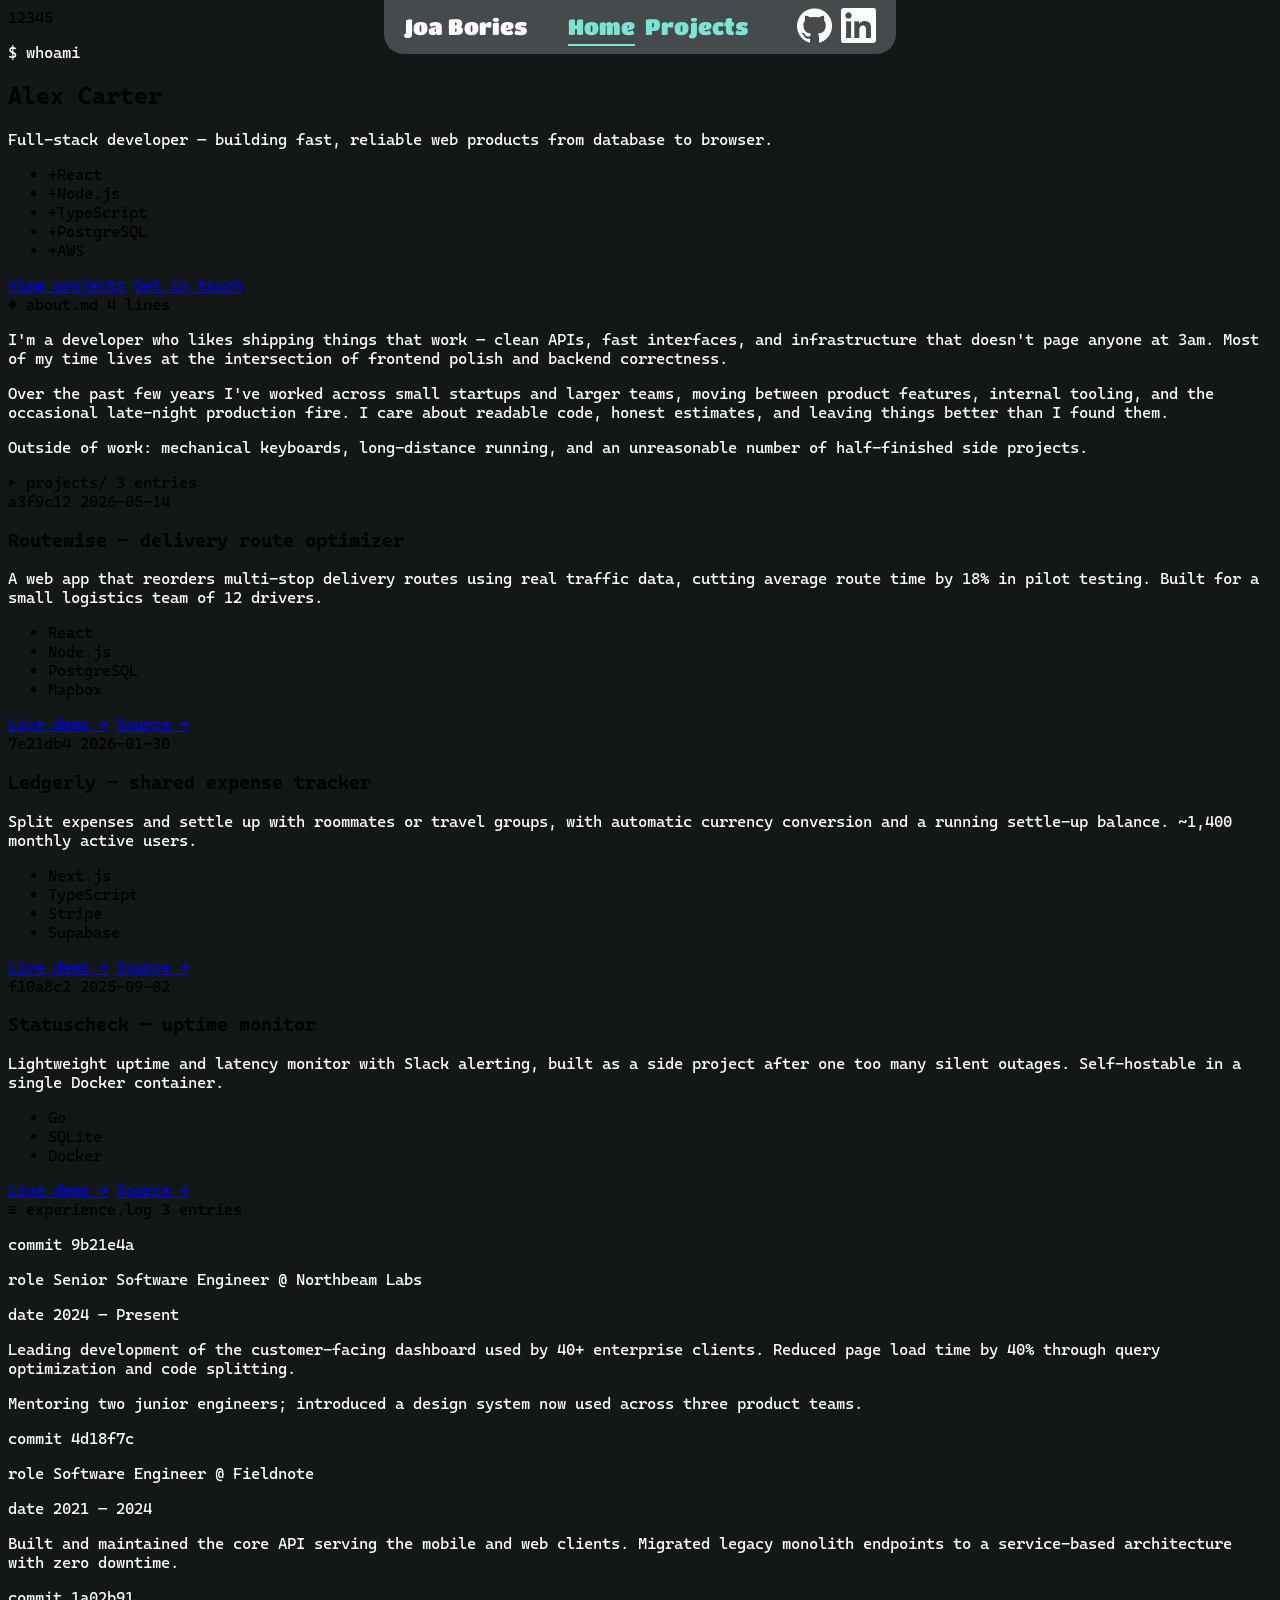
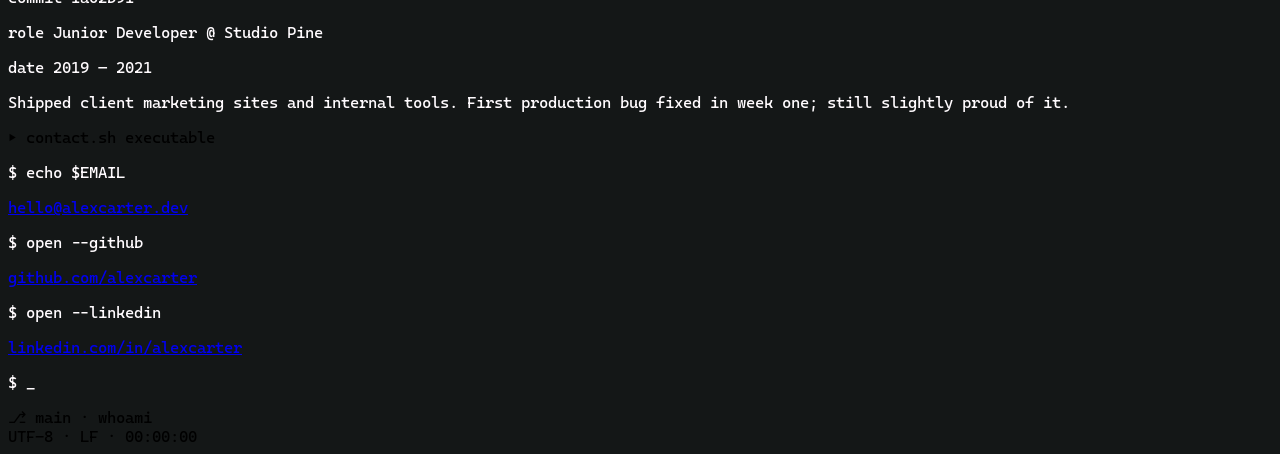
==== index.html @ 38d69d5c "[feat] changed top bar" ====
<!DOCTYPE html>
<html lang = "en">
    <head>
        <title>Joa Bories</title>
        <link rel="icon" type="image/x-icon" href="image/kili12px.png">

        <meta charset="UTF-8">
        <meta name="viewport" content="width=device-width, initial-scale=1.0">
        <meta name="description" content="My own portfolio">
        <meta name="keywords" content="Programmer, Engine, Portfolio, c++">
        <meta name="author" content="Joa Bories">

        <link rel="preconnect" href="https://fonts.googleapis.com">
        <link rel="preconnect" href="https://fonts.gstatic.com" crossorigin>
        <link href="https://fonts.googleapis.com/css2?family=Cascadia+Code:ital,wght@0,200..700;1,200..700&family=Titan+One&display=swap" rel="stylesheet">

        <link rel="stylesheet" href="styles.css">
    </head>

<body>

        <div class="topbar">
            <div class="topbar-path">
                <span class="titan-one-regular, path-highlight">Joa Bories</span>
            </div>
            <div class="topbar-tabs">
                <a class="titan-one-regular, tab active" href="index.html">Home</a>
                <a class="titan-one-regular, tab" href="projects.html">Projects</a>
            </div>
            <div class="topbar-icons">
                <a class="topbar-link" href="https://github.com/JoaBories" target ="_blank"><img class="topbar-icon" src="image/github-white-icon.png" width="35" height="35"></a>
                <a class="topbar-link" href="https://www.linkedin.com/in/joa-bories/" target ="_blank"><img class="topbar-icon" src="image/linkedin-white-icon.png" width="35" height="35"></a>
            </div>
        </div>

        
        <section id="hero" class="hero">
        <div class="gutter" aria-hidden="true">
        <span>1</span><span>2</span><span>3</span><span>4</span><span>5</span>
        </div>
        <div class="hero-content">
        <p class="prompt"><span class="prompt-sign">$</span> whoami</p>
        <h1>Alex Carter</h1>
        <p class="role">Full-stack developer — building fast, reliable web products from database to browser.</p>
        <ul class="diff-tags" aria-label="Core skills">
            <li><span class="plus">+</span>React</li>
            <li><span class="plus">+</span>Node.js</li>
            <li><span class="plus">+</span>TypeScript</li>
            <li><span class="plus">+</span>PostgreSQL</li>
            <li><span class="plus">+</span>AWS</li>
        </ul>
        <div class="hero-actions">
            <a class="btn btn-primary" href="#projects">View projects</a>
            <a class="btn btn-ghost" href="#contact">Get in touch</a>
        </div>
        </div>
    </section>
    
    <!-- ABOUT -->
    <section id="about" class="file-section">
        <header class="file-header">
        <span class="file-icon" aria-hidden="true">◆</span>
        <span class="file-name">about.md</span>
        <span class="file-meta dim">4 lines</span>
        </header>
        <div class="file-body prose">
        <p>I'm a developer who likes shipping things that work — clean APIs, fast interfaces, and infrastructure that doesn't page anyone at 3am. Most of my time lives at the intersection of frontend polish and backend correctness.</p>
        <p>Over the past few years I've worked across small startups and larger teams, moving between product features, internal tooling, and the occasional late-night production fire. I care about readable code, honest estimates, and leaving things better than I found them.</p>
        <p>Outside of work: mechanical keyboards, long-distance running, and an unreasonable number of half-finished side projects.</p>
        </div>
    </section>
    
    <!-- PROJECTS -->
    <section id="projects" class="file-section">
        <header class="file-header">
        <span class="file-icon" aria-hidden="true">▸</span>
        <span class="file-name">projects/</span>
        <span class="file-meta dim">3 entries</span>
        </header>
    
        <div class="commit-list">
    
        <article class="commit">
            <div class="commit-meta">
            <span class="hash">a3f9c12</span>
            <span class="dim">2026-05-14</span>
            </div>
            <h3 class="commit-title">Routewise — delivery route optimizer</h3>
            <p class="commit-desc">A web app that reorders multi-stop delivery routes using real traffic data, cutting average route time by 18% in pilot testing. Built for a small logistics team of 12 drivers.</p>
            <ul class="tag-row">
            <li>React</li><li>Node.js</li><li>PostgreSQL</li><li>Mapbox</li>
            </ul>
            <div class="commit-links">
            <a href="#">Live demo →</a>
            <a href="#">Source →</a>
            </div>
        </article>
    
        <article class="commit">
            <div class="commit-meta">
            <span class="hash">7e21db4</span>
            <span class="dim">2026-01-30</span>
            </div>
            <h3 class="commit-title">Ledgerly — shared expense tracker</h3>
            <p class="commit-desc">Split expenses and settle up with roommates or travel groups, with automatic currency conversion and a running settle-up balance. ~1,400 monthly active users.</p>
            <ul class="tag-row">
            <li>Next.js</li><li>TypeScript</li><li>Stripe</li><li>Supabase</li>
            </ul>
            <div class="commit-links">
            <a href="#">Live demo →</a>
            <a href="#">Source →</a>
            </div>
        </article>
    
        <article class="commit">
            <div class="commit-meta">
            <span class="hash">f10a8c2</span>
            <span class="dim">2025-09-02</span>
            </div>
            <h3 class="commit-title">Statuscheck — uptime monitor</h3>
            <p class="commit-desc">Lightweight uptime and latency monitor with Slack alerting, built as a side project after one too many silent outages. Self-hostable in a single Docker container.</p>
            <ul class="tag-row">
            <li>Go</li><li>SQLite</li><li>Docker</li>
            </ul>
            <div class="commit-links">
            <a href="#">Live demo →</a>
            <a href="#">Source →</a>
            </div>
        </article>
    
        </div>
    </section>
    
    <!-- EXPERIENCE -->
    <section id="experience" class="file-section">
        <header class="file-header">
        <span class="file-icon" aria-hidden="true">≡</span>
        <span class="file-name">experience.log</span>
        <span class="file-meta dim">3 entries</span>
        </header>
    
        <div class="log-list">
    
        <article class="log-entry">
            <p class="log-line"><span class="log-key">commit</span> <span class="hash">9b21e4a</span></p>
            <p class="log-line"><span class="log-key">role</span>    Senior Software Engineer @ Northbeam Labs</p>
            <p class="log-line"><span class="log-key">date</span>    2024 — Present</p>
            <div class="log-body">
            <p>Leading development of the customer-facing dashboard used by 40+ enterprise clients. Reduced page load time by 40% through query optimization and code splitting.</p>
            <p>Mentoring two junior engineers; introduced a design system now used across three product teams.</p>
            </div>
        </article>
    
        <article class="log-entry">
            <p class="log-line"><span class="log-key">commit</span> <span class="hash">4d18f7c</span></p>
            <p class="log-line"><span class="log-key">role</span>    Software Engineer @ Fieldnote</p>
            <p class="log-line"><span class="log-key">date</span>    2021 — 2024</p>
            <div class="log-body">
            <p>Built and maintained the core API serving the mobile and web clients. Migrated legacy monolith endpoints to a service-based architecture with zero downtime.</p>
            </div>
        </article>
    
        <article class="log-entry">
            <p class="log-line"><span class="log-key">commit</span> <span class="hash">1a02b91</span></p>
            <p class="log-line"><span class="log-key">role</span>    Junior Developer @ Studio Pine</p>
            <p class="log-line"><span class="log-key">date</span>    2019 — 2021</p>
            <div class="log-body">
            <p>Shipped client marketing sites and internal tools. First production bug fixed in week one; still slightly proud of it.</p>
            </div>
        </article>
    
        </div>
    </section>
    
    <!-- CONTACT -->
    <section id="contact" class="file-section">
        <header class="file-header">
        <span class="file-icon" aria-hidden="true">▸</span>
        <span class="file-name">contact.sh</span>
        <span class="file-meta dim">executable</span>
        </header>
        <div class="terminal-body">
        <p class="term-line"><span class="prompt-sign">$</span> echo $EMAIL</p>
        <p class="term-output"><a href="mailto:hello@alexcarter.dev">hello@alexcarter.dev</a></p>
    
        <p class="term-line"><span class="prompt-sign">$</span> open --github</p>
        <p class="term-output"><a href="https://github.com/" target="_blank" rel="noopener">github.com/alexcarter</a></p>
    
        <p class="term-line"><span class="prompt-sign">$</span> open --linkedin</p>
        <p class="term-output"><a href="https://linkedin.com/" target="_blank" rel="noopener">linkedin.com/in/alexcarter</a></p>
    
        <p class="term-line"><span class="prompt-sign">$</span> <span class="cursor-blink" aria-hidden="true">_</span></p>
        </div>
    </section>
    
    </main>
    
    <!-- Bottom status bar -->
    <footer class="statusbar">
    <div class="status-left">
        <span class="branch">⎇ main</span>
        <span class="status-sep">·</span>
        <span id="status-section">whoami</span>
    </div>
    <div class="status-right">
        <span>UTF-8</span>
        <span class="status-sep">·</span>
        <span>LF</span>
        <span class="status-sep">·</span>
        <span id="status-clock">00:00:00</span>
    </div>
    </footer>

</body>
</html>
---- styles.css ----
/* 
onix : #141717
iron grey : #454b4d
pearl aqua : #7de3d2
violet : #f77cf7
snow : #fffbfe
*/

body {
  background-color: #141717;
  font-family: "Cascadia Code", sans-serif;
}

.topbar {
  position: fixed;
  top: 0; left: 30%; right: 30%;

  height: 6%;
  padding: 0 20px;
  
  display: flex;
  align-items: stretch;
  justify-content: space-between;
  
  user-select: none;
  overflow-y: hidden;
  
  z-index: 20;
  background: #454b4d;
  border-radius: 0 0 20px 20px;
}

.topbar-path {
  flex-basis: 20%;
  font-size: 22px;
  white-space: nowrap;
  align-self: center;
}

.path-highlight { 
  color: #fffbfe; 
  font-family: "Titan One", sans-serif;
}
 
.topbar-tabs {
  flex-basis: 60%;
  align-self: center;
  display: flex;
  width: 20%;
  justify-content: center;
  font-family: "Titan One", sans-serif;
}

.tab {
  padding: 5px 0;
  margin: 5px;
  border-bottom: 2px solid transparent;
  font-size: 22px;
  text-decoration: none;
  color: #7de3d2;
}

.tab:hover { 
  color: #f77cf7; 
}

.tab.active {
  border-bottom-color: #7de3d2;
}

.tab.active:hover{
  border-bottom-color: #f77cf7;
}

.topbar-icons{
  flex-basis: 20%;
  display: flex;
  gap: 10%;
  justify-content: right;
  align-content: stretch;
}

.topbar-link{
  align-self: center;
}

.topbar-icon{
  align-self: center;
}

p {
  color: #fffbfe;
}

/* 
fonts : 
*/
.cascadia-code{
  font-family: "Cascadia Code", sans-serif;
  font-optical-sizing: auto;
  font-weight: 400;
  font-style: normal;
}

.titan-one-regular {
  font-family: "Titan One", sans-serif;
  font-weight: 400;
  font-style: normal;
}
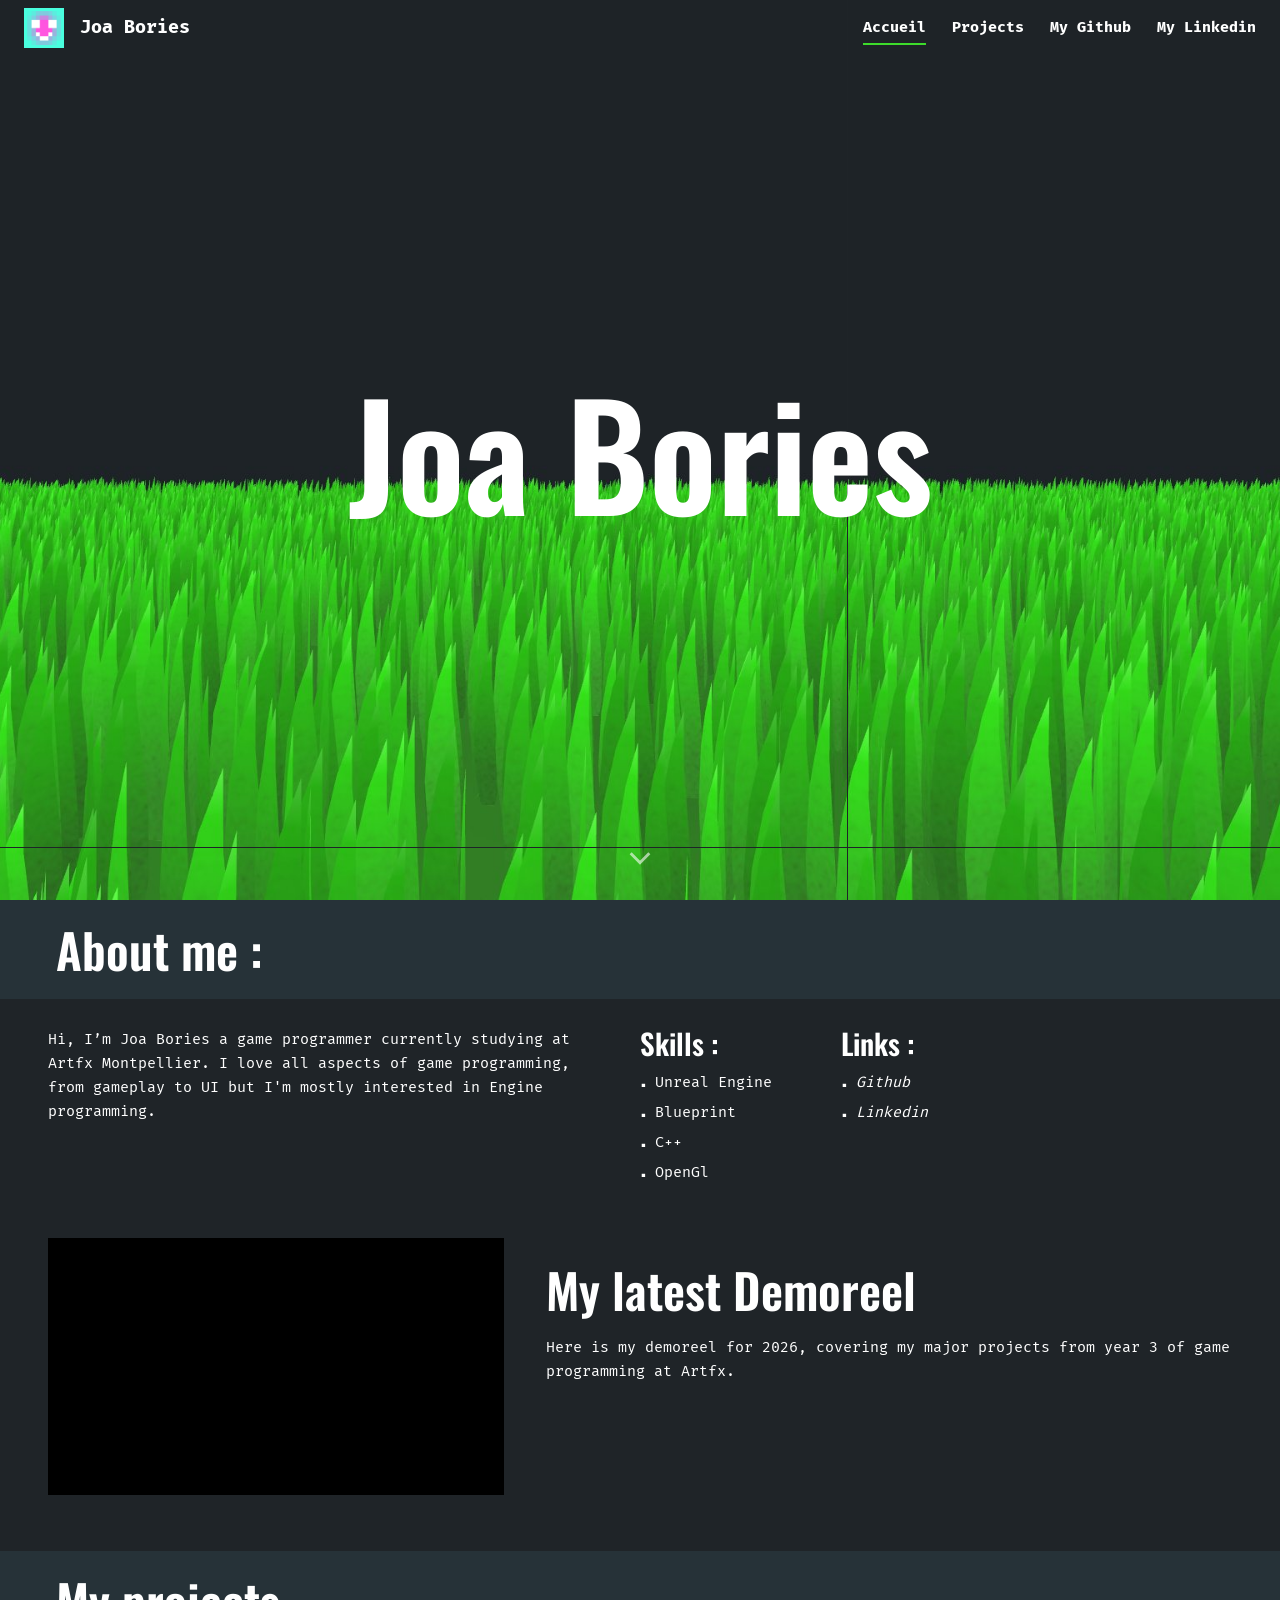
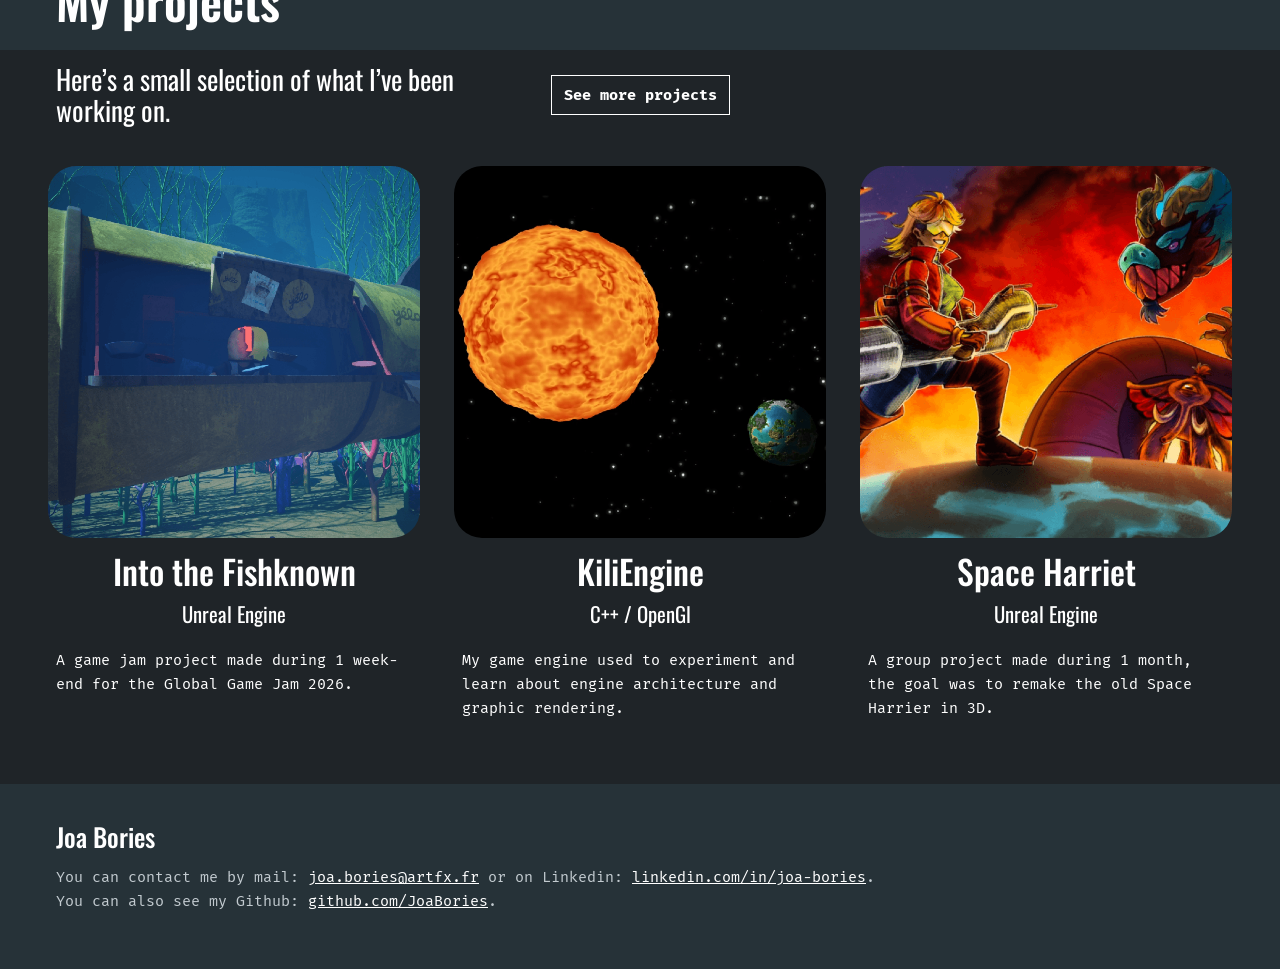
==== commit 8a05e45b: "[feat] reworked whole page" ====
--- a/index.html
+++ b/index.html
@@ -1,215 +1,115 @@
-<!DOCTYPE html>
-<html lang = "en">
-    <head>
-        <title>Joa Bories</title>
-        <link rel="icon" type="image/x-icon" href="image/kili12px.png">
-
-        <meta charset="UTF-8">
-        <meta name="viewport" content="width=device-width, initial-scale=1.0">
-        <meta name="description" content="My own portfolio">
-        <meta name="keywords" content="Programmer, Engine, Portfolio, c++">
-        <meta name="author" content="Joa Bories">
-
-        <link rel="preconnect" href="https://fonts.googleapis.com">
-        <link rel="preconnect" href="https://fonts.gstatic.com" crossorigin>
-        <link href="https://fonts.googleapis.com/css2?family=Cascadia+Code:ital,wght@0,200..700;1,200..700&family=Titan+One&display=swap" rel="stylesheet">
-
-        <link rel="stylesheet" href="styles.css">
-    </head>
-
-<body>
-
-        <div class="topbar">
-            <div class="topbar-path">
-                <span class="titan-one-regular, path-highlight">Joa Bories</span>
-            </div>
-            <div class="topbar-tabs">
-                <a class="titan-one-regular, tab active" href="index.html">Home</a>
-                <a class="titan-one-regular, tab" href="projects.html">Projects</a>
-            </div>
-            <div class="topbar-icons">
-                <a class="topbar-link" href="https://github.com/JoaBories" target ="_blank"><img class="topbar-icon" src="image/github-white-icon.png" width="35" height="35"></a>
-                <a class="topbar-link" href="https://www.linkedin.com/in/joa-bories/" target ="_blank"><img class="topbar-icon" src="image/linkedin-white-icon.png" width="35" height="35"></a>
-            </div>
-        </div>
-
-        
-        <section id="hero" class="hero">
-        <div class="gutter" aria-hidden="true">
-        <span>1</span><span>2</span><span>3</span><span>4</span><span>5</span>
-        </div>
-        <div class="hero-content">
-        <p class="prompt"><span class="prompt-sign">$</span> whoami</p>
-        <h1>Alex Carter</h1>
-        <p class="role">Full-stack developer — building fast, reliable web products from database to browser.</p>
-        <ul class="diff-tags" aria-label="Core skills">
-            <li><span class="plus">+</span>React</li>
-            <li><span class="plus">+</span>Node.js</li>
-            <li><span class="plus">+</span>TypeScript</li>
-            <li><span class="plus">+</span>PostgreSQL</li>
-            <li><span class="plus">+</span>AWS</li>
-        </ul>
-        <div class="hero-actions">
-            <a class="btn btn-primary" href="#projects">View projects</a>
-            <a class="btn btn-ghost" href="#contact">Get in touch</a>
-        </div>
-        </div>
-    </section>
-    
-    <!-- ABOUT -->
-    <section id="about" class="file-section">
-        <header class="file-header">
-        <span class="file-icon" aria-hidden="true">◆</span>
-        <span class="file-name">about.md</span>
-        <span class="file-meta dim">4 lines</span>
-        </header>
-        <div class="file-body prose">
-        <p>I'm a developer who likes shipping things that work — clean APIs, fast interfaces, and infrastructure that doesn't page anyone at 3am. Most of my time lives at the intersection of frontend polish and backend correctness.</p>
-        <p>Over the past few years I've worked across small startups and larger teams, moving between product features, internal tooling, and the occasional late-night production fire. I care about readable code, honest estimates, and leaving things better than I found them.</p>
-        <p>Outside of work: mechanical keyboards, long-distance running, and an unreasonable number of half-finished side projects.</p>
-        </div>
-    </section>
-    
-    <!-- PROJECTS -->
-    <section id="projects" class="file-section">
-        <header class="file-header">
-        <span class="file-icon" aria-hidden="true">▸</span>
-        <span class="file-name">projects/</span>
-        <span class="file-meta dim">3 entries</span>
-        </header>
-    
-        <div class="commit-list">
-    
-        <article class="commit">
-            <div class="commit-meta">
-            <span class="hash">a3f9c12</span>
-            <span class="dim">2026-05-14</span>
-            </div>
-            <h3 class="commit-title">Routewise — delivery route optimizer</h3>
-            <p class="commit-desc">A web app that reorders multi-stop delivery routes using real traffic data, cutting average route time by 18% in pilot testing. Built for a small logistics team of 12 drivers.</p>
-            <ul class="tag-row">
-            <li>React</li><li>Node.js</li><li>PostgreSQL</li><li>Mapbox</li>
-            </ul>
-            <div class="commit-links">
-            <a href="#">Live demo →</a>
-            <a href="#">Source →</a>
-            </div>
-        </article>
-    
-        <article class="commit">
-            <div class="commit-meta">
-            <span class="hash">7e21db4</span>
-            <span class="dim">2026-01-30</span>
-            </div>
-            <h3 class="commit-title">Ledgerly — shared expense tracker</h3>
-            <p class="commit-desc">Split expenses and settle up with roommates or travel groups, with automatic currency conversion and a running settle-up balance. ~1,400 monthly active users.</p>
-            <ul class="tag-row">
-            <li>Next.js</li><li>TypeScript</li><li>Stripe</li><li>Supabase</li>
-            </ul>
-            <div class="commit-links">
-            <a href="#">Live demo →</a>
-            <a href="#">Source →</a>
-            </div>
-        </article>
-    
-        <article class="commit">
-            <div class="commit-meta">
-            <span class="hash">f10a8c2</span>
-            <span class="dim">2025-09-02</span>
-            </div>
-            <h3 class="commit-title">Statuscheck — uptime monitor</h3>
-            <p class="commit-desc">Lightweight uptime and latency monitor with Slack alerting, built as a side project after one too many silent outages. Self-hostable in a single Docker container.</p>
-            <ul class="tag-row">
-            <li>Go</li><li>SQLite</li><li>Docker</li>
-            </ul>
-            <div class="commit-links">
-            <a href="#">Live demo →</a>
-            <a href="#">Source →</a>
-            </div>
-        </article>
-    
-        </div>
-    </section>
-    
-    <!-- EXPERIENCE -->
-    <section id="experience" class="file-section">
-        <header class="file-header">
-        <span class="file-icon" aria-hidden="true">≡</span>
-        <span class="file-name">experience.log</span>
-        <span class="file-meta dim">3 entries</span>
-        </header>
-    
-        <div class="log-list">
-    
-        <article class="log-entry">
-            <p class="log-line"><span class="log-key">commit</span> <span class="hash">9b21e4a</span></p>
-            <p class="log-line"><span class="log-key">role</span>    Senior Software Engineer @ Northbeam Labs</p>
-            <p class="log-line"><span class="log-key">date</span>    2024 — Present</p>
-            <div class="log-body">
-            <p>Leading development of the customer-facing dashboard used by 40+ enterprise clients. Reduced page load time by 40% through query optimization and code splitting.</p>
-            <p>Mentoring two junior engineers; introduced a design system now used across three product teams.</p>
-            </div>
-        </article>
-    
-        <article class="log-entry">
-            <p class="log-line"><span class="log-key">commit</span> <span class="hash">4d18f7c</span></p>
-            <p class="log-line"><span class="log-key">role</span>    Software Engineer @ Fieldnote</p>
-            <p class="log-line"><span class="log-key">date</span>    2021 — 2024</p>
-            <div class="log-body">
-            <p>Built and maintained the core API serving the mobile and web clients. Migrated legacy monolith endpoints to a service-based architecture with zero downtime.</p>
-            </div>
-        </article>
-    
-        <article class="log-entry">
-            <p class="log-line"><span class="log-key">commit</span> <span class="hash">1a02b91</span></p>
-            <p class="log-line"><span class="log-key">role</span>    Junior Developer @ Studio Pine</p>
-            <p class="log-line"><span class="log-key">date</span>    2019 — 2021</p>
-            <div class="log-body">
-            <p>Shipped client marketing sites and internal tools. First production bug fixed in week one; still slightly proud of it.</p>
-            </div>
-        </article>
-    
-        </div>
-    </section>
-    
-    <!-- CONTACT -->
-    <section id="contact" class="file-section">
-        <header class="file-header">
-        <span class="file-icon" aria-hidden="true">▸</span>
-        <span class="file-name">contact.sh</span>
-        <span class="file-meta dim">executable</span>
-        </header>
-        <div class="terminal-body">
-        <p class="term-line"><span class="prompt-sign">$</span> echo $EMAIL</p>
-        <p class="term-output"><a href="mailto:hello@alexcarter.dev">hello@alexcarter.dev</a></p>
-    
-        <p class="term-line"><span class="prompt-sign">$</span> open --github</p>
-        <p class="term-output"><a href="https://github.com/" target="_blank" rel="noopener">github.com/alexcarter</a></p>
-    
-        <p class="term-line"><span class="prompt-sign">$</span> open --linkedin</p>
-        <p class="term-output"><a href="https://linkedin.com/" target="_blank" rel="noopener">linkedin.com/in/alexcarter</a></p>
-    
-        <p class="term-line"><span class="prompt-sign">$</span> <span class="cursor-blink" aria-hidden="true">_</span></p>
-        </div>
-    </section>
-    
-    </main>
-    
-    <!-- Bottom status bar -->
-    <footer class="statusbar">
-    <div class="status-left">
-        <span class="branch">⎇ main</span>
-        <span class="status-sep">·</span>
-        <span id="status-section">whoami</span>
-    </div>
-    <div class="status-right">
-        <span>UTF-8</span>
-        <span class="status-sep">·</span>
-        <span>LF</span>
-        <span class="status-sep">·</span>
-        <span id="status-clock">00:00:00</span>
-    </div>
-    </footer>
-
-</body>
-</html>+<!DOCTYPE html>
+<html lang="en">
+<head>
+  <meta charset="utf-8">
+  <meta name="viewport" content="width=device-width, initial-scale=1">
+  <meta name="color-scheme" content="dark">
+  <title>Joa Bories</title>
+  <meta name="description" content="About me :">
+  <link rel="icon" href="images/logo.png">
+  <link rel="preconnect" href="https://fonts.googleapis.com">
+  <link rel="preconnect" href="https://fonts.gstatic.com" crossorigin>
+  <link rel="stylesheet" href="https://fonts.googleapis.com/css2?family=Fira+Mono:wght@400;700&family=Oswald:wght@400;500;600&display=swap">
+  <link rel="stylesheet" href="style.css">
+</head>
+<body class="home">
+  <header id="top">
+    <div class="bar">
+      <a class="brand" href="index.html"><img src="images/logo.png" alt="">Joa Bories</a>
+      <nav aria-label="Main">
+        <a href="index.html" aria-current="page">Accueil</a>
+        <a href="projects.html">Projects</a>
+        <a href="https://github.com/JoaBories">My Github</a>
+        <a href="https://www.linkedin.com/in/joa-bories/">My Linkedin</a>
+      </nav>
+    </div>
+  </header>
+
+  <div class="hero">
+    <h1>Joa Bories</h1>
+    <a class="down" href="#about" aria-label="Scroll down"><svg viewBox="0 0 24 24"><path d="M4 8l8 8 8-8"/></svg></a>
+  </div>
+
+  <section id="about">
+    <div class="band"><h2>About me :</h2></div>
+    <div class="about">
+      <p>Hi, I’m Joa Bories a game programmer currently studying at Artfx Montpellier. I love all aspects of game programming, from gameplay to UI but I'm mostly interested in Engine programming.</p>
+      <div>
+        <h3>Skills :</h3>
+        <ul>
+          <li>Unreal Engine</li>
+          <li>Blueprint</li>
+          <li>C++</li>
+          <li>OpenGl</li>
+        </ul>
+      </div>
+      <div class="links">
+        <h3>Links :</h3>
+        <ul>
+          <li><a href="https://github.com/JoaBories">Github</a></li>
+          <li><a href="https://www.linkedin.com/in/joa-bories/">Linkedin</a></li>
+        </ul>
+      </div>
+    </div>
+  </section>
+
+  <section class="demo">
+    <div class="video">
+      <iframe width="560" height="315" src="https://www.youtube.com/embed/v1vnv8RvpYE?si=BWVPyB-RM52KLmMx" title="YouTube video player" frameborder="0" allow="accelerometer; autoplay; clipboard-write; encrypted-media; gyroscope; picture-in-picture; web-share" referrerpolicy="strict-origin-when-cross-origin" allowfullscreen></iframe>
+    </div>
+    <div>
+      <h2>My latest Demoreel</h2>
+      <p>Here is my demoreel for 2026, covering my major projects from year 3 of game programming at Artfx.</p>
+    </div>
+  </section>
+
+  <section>
+    <div class="band"><h2>My projects</h2></div>
+    <div class="sub">
+      <h3>Here’s a small selection of what I’ve been working on.</h3>
+      <a class="btn" href="projects.html">See more projects</a>
+      <span></span>
+    </div>
+    <div class="cards">
+      <article class="card">
+        <a href="https://marin1234.itch.io/into-the-fishknown"><img src="images/Showcase1.png" alt="Into the Fishknown"></a>
+        <h3>Into the Fishknown</h3>
+        <p class="tech">Unreal Engine</p>
+        <p class="desc">A game jam project made during 1 week-end for the Global Game Jam 2026.</p>
+      </article>
+      <article class="card">
+        <a href="https://github.com/JoaBories/KiliEngine2"><img src="images/Showcase2.png" alt="KiliEngine"></a>
+        <h3><a href="https://github.com/JoaBories/KiliEngine2">KiliEngine</a></h3>
+        <p class="tech">C++ / OpenGl</p>
+        <p class="desc">My game engine used to experiment and learn about engine architecture and graphic rendering.</p>
+      </article>
+      <article class="card">
+        <a href="https://artfx-school.itch.io/space-harriet"><img src="images/Showcase3.png" alt="Space Harriet"></a>
+        <h3><a href="https://artfx-school.itch.io/space-harriet">Space Harriet</a></h3>
+        <p class="tech">Unreal Engine</p>
+        <p class="desc">A group project made during 1 month, the goal was to remake the old Space Harrier in 3D.</p>
+      </article>
+    </div>
+  </section>
+
+  <footer>
+    <div>
+      <p><strong>Joa Bories</strong></p>
+      <p>You can contact me by mail: <a href="mailto:joa.bories@artfx.fr">joa.bories@artfx.fr</a> or on Linkedin: <a href="https://www.linkedin.com/in/joa-bories/">linkedin.com/in/joa-bories</a>.<br>
+      You can also see my Github: <a href="https://github.com/JoaBories">github.com/JoaBories</a>.</p>
+    </div>
+  </footer>
+
+  <script>
+    var h = document.getElementById("top");
+    var hero = document.querySelector(".hero");
+    function onScroll() {
+      var y = window.scrollY;
+      h.classList.toggle("solid", y > 40);
+      if (y < window.innerHeight) hero.style.setProperty("--p", (y * 0.5) + "px");
+    }
+    window.addEventListener("scroll", onScroll, { passive: true });
+    onScroll();
+  </script>
+</body>
+</html>
--- a/style.css
+++ b/style.css
@@ -0,0 +1,112 @@
+:root {
+  color-scheme: dark;
+  --bg: #1f2428;
+  --band: #263238;
+  --panel: #2a3238;
+  --text: #ffffff;
+  --muted: #c3cbd0;
+  --line: #3b454c;
+  --accent: #3ddc2b;
+  --head: "Oswald", "Arial Narrow", Impact, sans-serif;
+  --body: "Fira Mono", ui-monospace, "Cascadia Mono", Consolas, monospace;
+}
+* { box-sizing: border-box; }
+html { scroll-behavior: smooth; }
+body { margin: 0; background: var(--bg); color: var(--text); font: 15px/1.6 var(--body); }
+a { color: var(--text); }
+a:focus-visible, button:focus-visible { outline: 2px solid var(--accent); outline-offset: 3px; }
+img { max-width: 100%; display: block; }
+h1, h2, h3 { font-family: var(--head); font-weight: 500; margin: 0; line-height: 1.15; }
+
+/* Header: sits on top of the hero on the home page */
+header { position: fixed; top: 0; left: 0; right: 0; z-index: 10; background: #1c1c1c; }
+.home header { background: transparent; transition: background .2s; }
+.home header.solid { background: #1c1c1c; }
+.bar { display: flex; align-items: center; justify-content: space-between; flex-wrap: wrap; gap: 6px 24px; padding: 8px 24px; min-height: 56px; }
+.brand { display: flex; align-items: center; gap: 16px; color: var(--text); text-decoration: none; font-weight: 700; font-size: 1.15rem; }
+.brand img { width: 40px; height: 40px; }
+nav { display: flex; flex-wrap: wrap; gap: 4px 26px; }
+nav a { color: var(--text); text-decoration: none; font-weight: 700; padding: 4px 0; border-bottom: 2px solid transparent; }
+nav a:hover, nav a[aria-current="page"] { border-bottom-color: var(--accent); }
+.spacer { height: 56px; }
+
+/* Hero (home) */
+.hero { position: relative; min-height: 100vh; display: grid; align-items: end; background: var(--bg); overflow: hidden; }
+.hero::before { content: ""; position: absolute; inset: 0; background: url("images/Background.jpg") center bottom / cover no-repeat; transform: translateY(var(--p, 0px)); will-change: transform; }
+.hero h1 { z-index: 1; font-size: clamp(4rem, 13vw, 9rem); font-weight: 600; text-align: center; position: absolute; left: 0; right: 0; top: 41%; }
+.hero.small { min-height: 42vh; align-items: center; justify-items: center; padding-top: 56px; }
+.hero.small::before { background-position: center 55%; }
+.hero.small h1 { position: static; font-size: clamp(3rem, 9vw, 6.5rem); }
+.hero a.down { position: relative; z-index: 1; justify-self: center; margin-bottom: 20px; width: 44px; height: 44px; display: grid; place-items: center; opacity: .6; }
+.hero a.down:hover { opacity: 1; }
+.hero svg { width: 28px; height: 28px; stroke: #fff; fill: none; stroke-width: 2.5; }
+
+/* Section bands */
+.band { background: var(--band); padding: 22px 56px; }
+.band h2 { font-size: clamp(2rem, 4.5vw, 3rem); font-weight: 600; }
+.wrap { padding: 0 48px; }
+
+.about { display: grid; grid-template-columns: 50% 17% 1fr; padding: 28px 48px 48px; gap: 0 0; }
+.about p { max-width: 62ch; margin: 0; padding-right: 24px; }
+.about h3 { font-size: 1.8rem; margin: 0 0 10px; font-weight: 600; }
+.about ul { list-style: none; margin: 0; padding: 0; }
+.about li::before { content: "\25AA"; font-size: .8em; margin-right: 8px; }
+.about li { margin-bottom: 6px; }
+.about .links a { font-style: italic; text-decoration: none; }
+.about .links a:hover { text-decoration: underline; }
+
+.demo { display: grid; grid-template-columns: 38.5% 1fr; gap: 0 42px; align-items: start; padding: 0 48px 56px; }
+.video { aspect-ratio: 16 / 9; background: #000; overflow: hidden; }
+.video iframe { width: 100%; height: 100%; border: 0; display: block; }
+.demo h2 { font-size: clamp(2rem, 4.5vw, 3rem); font-weight: 600; margin: 24px 0 18px; }
+.demo p { margin: 0; }
+
+.sub { display: grid; grid-template-columns: 1fr auto 1fr; align-items: center; gap: 16px; padding: 14px 56px 8px; }
+.sub h3 { font-size: 1.7rem; font-weight: 400; }
+.btn { border: 1px solid #fff; padding: 7px 12px; text-decoration: none; font-weight: 700; font-size: .95rem; }
+.btn:hover { background: #fff; color: #1c1c1c; }
+.cards { display: grid; grid-template-columns: repeat(3, 1fr); gap: 34px; padding: 32px 48px 64px; max-width: 1400px; margin: 0 auto; }
+.card img { width: 100%; aspect-ratio: 1; object-fit: cover; border-radius: 28px; }
+.card h3 { text-align: center; font-size: 2.1rem; font-weight: 500; margin: 14px 0 6px; }
+.card h3 a { text-decoration: none; }
+.card h3 a:hover { color: var(--accent); }
+.card .tech { font-family: var(--head); text-align: center; font-size: 1.3rem; margin: 0 0 18px; }
+.card p.desc { margin: 0; padding: 0 8px; }
+
+/* Projects page */
+.title-band { background: var(--band); padding: 22px 56px; margin-top: 56px; }
+.title-band h1 { font-size: clamp(2.4rem, 6vw, 3.6rem); font-weight: 600; }
+.projects { padding: 40px 48px 24px; max-width: 1300px; margin: 0 auto; }
+.project { display: grid; grid-template-columns: 1fr 1fr; gap: 40px; align-items: start; padding: 40px 0; border-top: 1px solid var(--line); }
+.project:first-child { border-top: 0; padding-top: 0; }
+.project h2 { font-size: 2.6rem; font-weight: 600; margin-bottom: 14px; }
+.btns { display: flex; flex-wrap: wrap; gap: 10px; margin: 0 0 18px; }
+.btns .btn { display: inline-flex; align-items: center; gap: 8px; }
+.btns img { width: 20px; height: 20px; object-fit: contain; }
+dl { display: grid; grid-template-columns: max-content 1fr; gap: 4px 16px; margin: 0 0 18px; }
+dt { color: var(--muted); }
+dd { margin: 0; }
+.project p { margin: 0 0 14px; }
+.gallery .main { width: 100%; aspect-ratio: 16 / 9; object-fit: cover; border-radius: 20px; background: #000; }
+.square .main { aspect-ratio: 1; }
+.thumbs { display: flex; flex-wrap: wrap; gap: 8px; margin-top: 10px; }
+.thumbs button { padding: 0; border: 2px solid transparent; border-radius: 8px; background: none; cursor: pointer; overflow: hidden; width: 76px; height: 50px; opacity: .6; }
+.square .thumbs button { height: 76px; }
+.thumbs button[aria-current="true"] { border-color: var(--accent); opacity: 1; }
+.thumbs img { width: 100%; height: 100%; object-fit: cover; }
+
+footer { background: var(--band); }
+footer div { padding: 32px 56px 48px; color: var(--muted); }
+footer strong { color: var(--text); font-family: var(--head); font-size: 1.6rem; font-weight: 500; }
+footer p { margin: 0 0 8px; }
+
+@media (max-width: 900px) {
+  .about, .demo, .project { grid-template-columns: 1fr; }
+  .about > * { margin-bottom: 24px; }
+  .cards { grid-template-columns: 1fr; max-width: 460px; }
+  .sub { grid-template-columns: 1fr; justify-items: start; padding: 14px 24px; }
+  .band, .title-band, footer div { padding-left: 24px; padding-right: 24px; }
+  .about, .demo, .projects, .cards { padding-left: 24px; padding-right: 24px; }
+  .hero h1 { top: 36%; }
+}
+@media (prefers-reduced-motion: reduce) { html { scroll-behavior: auto; } }
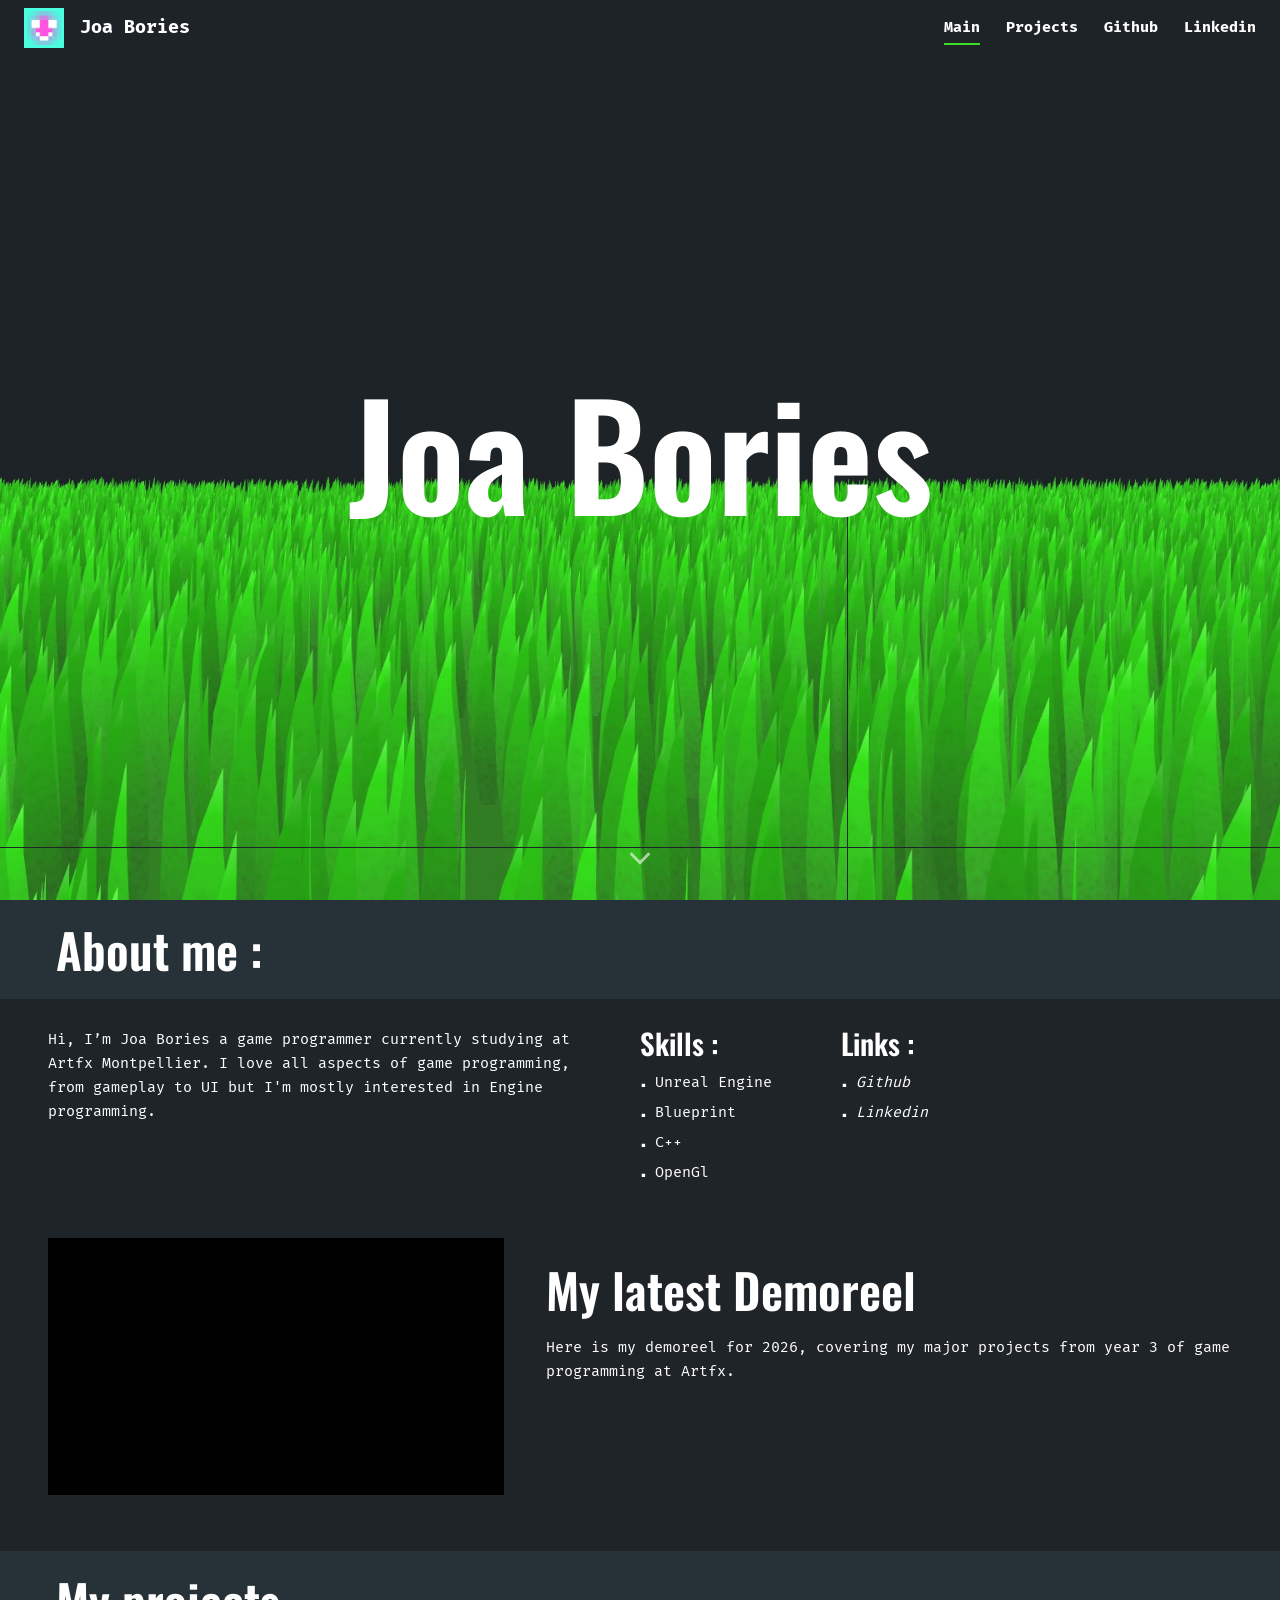
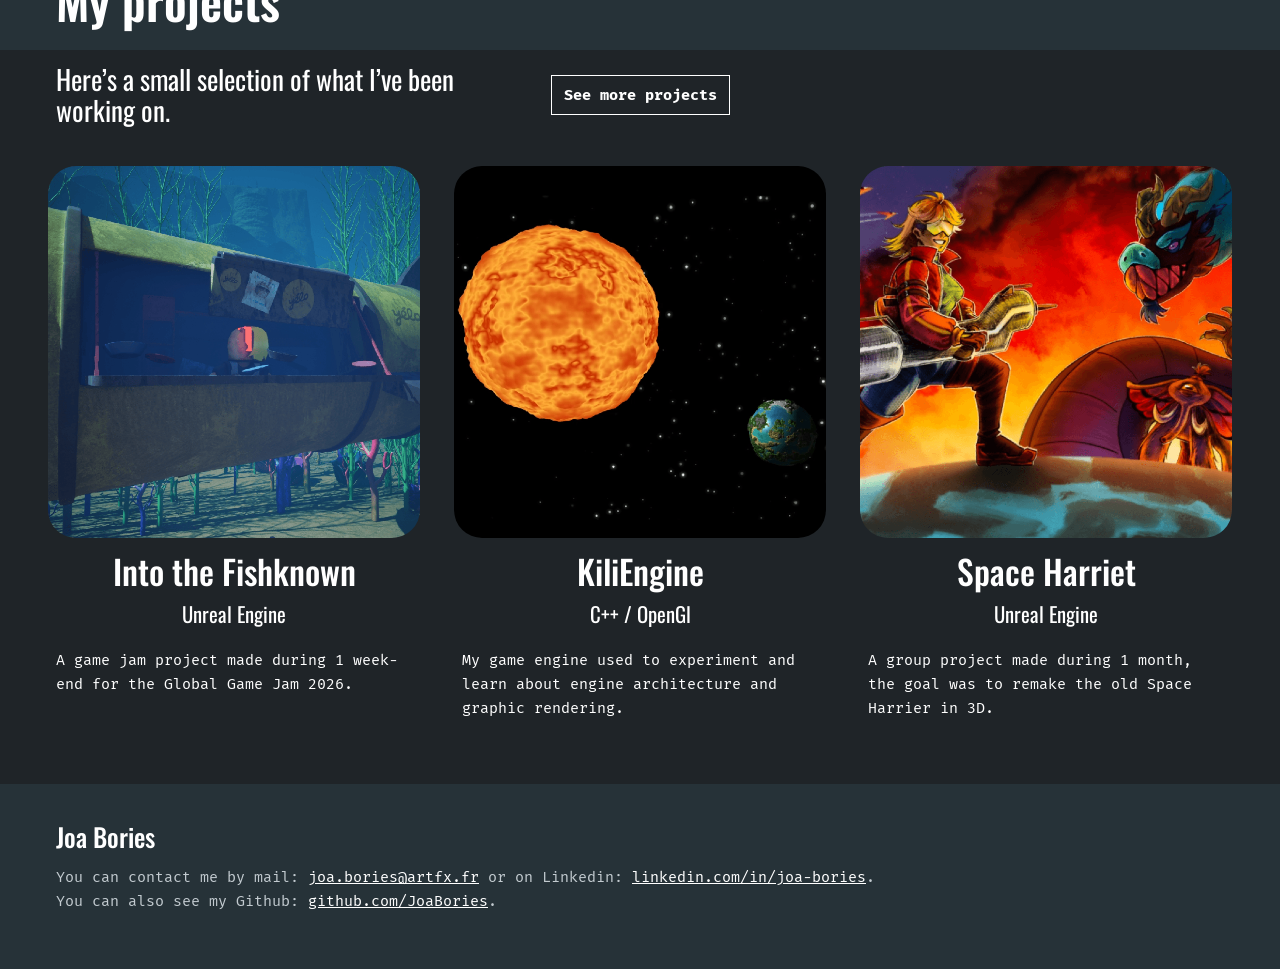
==== commit 0330923b: "[fix] some correction on header" ====
--- a/index.html
+++ b/index.html
@@ -4,8 +4,10 @@
   <meta charset="utf-8">
   <meta name="viewport" content="width=device-width, initial-scale=1">
   <meta name="color-scheme" content="dark">
-  <title>Joa Bories</title>
-  <meta name="description" content="About me :">
+  <title>Joa Bories | Porfolio Game Programmer</title>
+  <meta name="description" content=" Hi, I’m Joa Bories a game programmer currently studying at Artfx Montpellier. 
+                                     I love all aspects of game programming but I'm mostly interested in Engine programming.
+                                     There is my porfolio website. ">
   <link rel="icon" href="images/logo.png">
   <link rel="preconnect" href="https://fonts.googleapis.com">
   <link rel="preconnect" href="https://fonts.gstatic.com" crossorigin>
@@ -17,10 +19,10 @@
     <div class="bar">
       <a class="brand" href="index.html"><img src="images/logo.png" alt="">Joa Bories</a>
       <nav aria-label="Main">
-        <a href="index.html" aria-current="page">Accueil</a>
+        <a href="index.html" aria-current="page">Main</a>
         <a href="projects.html">Projects</a>
-        <a href="https://github.com/JoaBories">My Github</a>
-        <a href="https://www.linkedin.com/in/joa-bories/">My Linkedin</a>
+        <a href="https://github.com/JoaBories">Github</a>
+        <a href="https://www.linkedin.com/in/joa-bories/">Linkedin</a>
       </nav>
     </div>
   </header>
--- a/style.css
+++ b/style.css
@@ -8,7 +8,7 @@
   --line: #3b454c;
   --accent: #3ddc2b;
   --head: "Oswald", "Arial Narrow", Impact, sans-serif;
-  --body: "Fira Mono", ui-monospace, "Cascadia Mono", Consolas, monospace;
+  --body: "Cascadia Mono", "Fira Mono", ui-monospace, Consolas, monospace;
 }
 * { box-sizing: border-box; }
 html { scroll-behavior: smooth; }
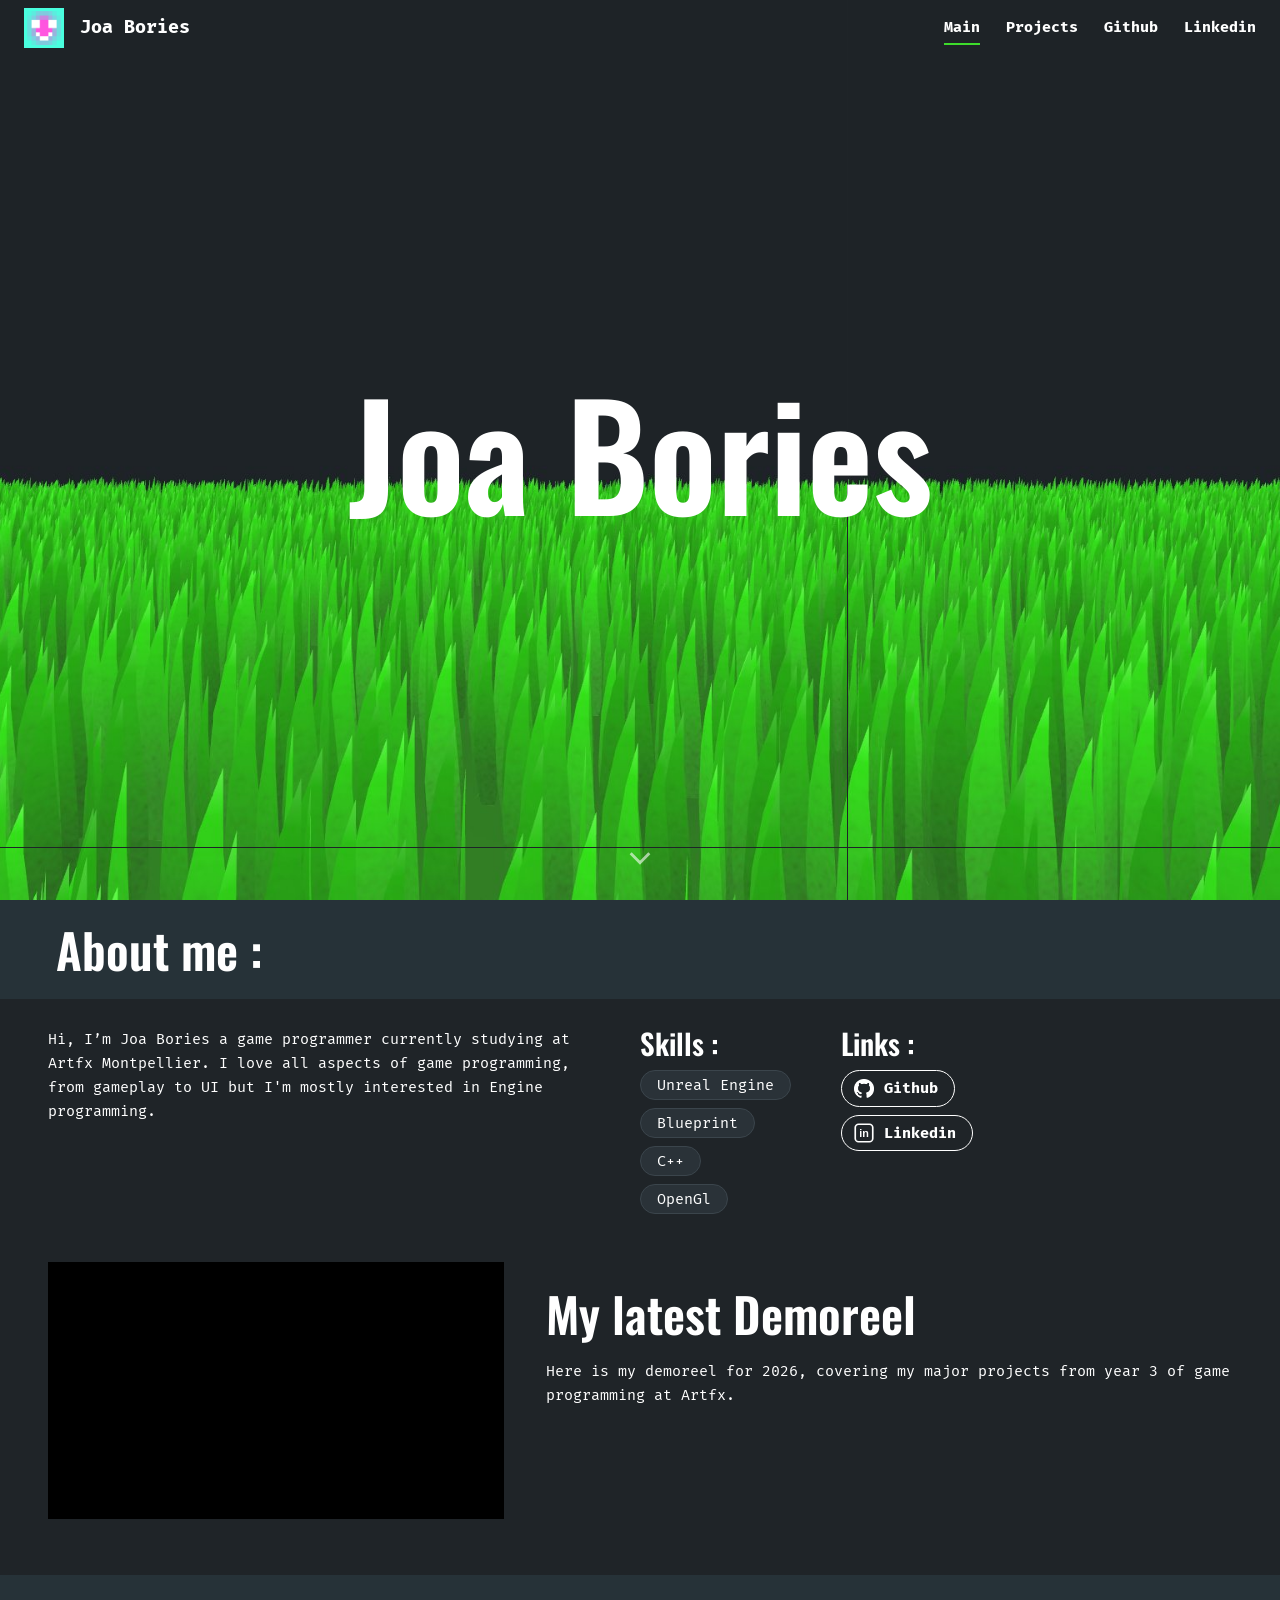
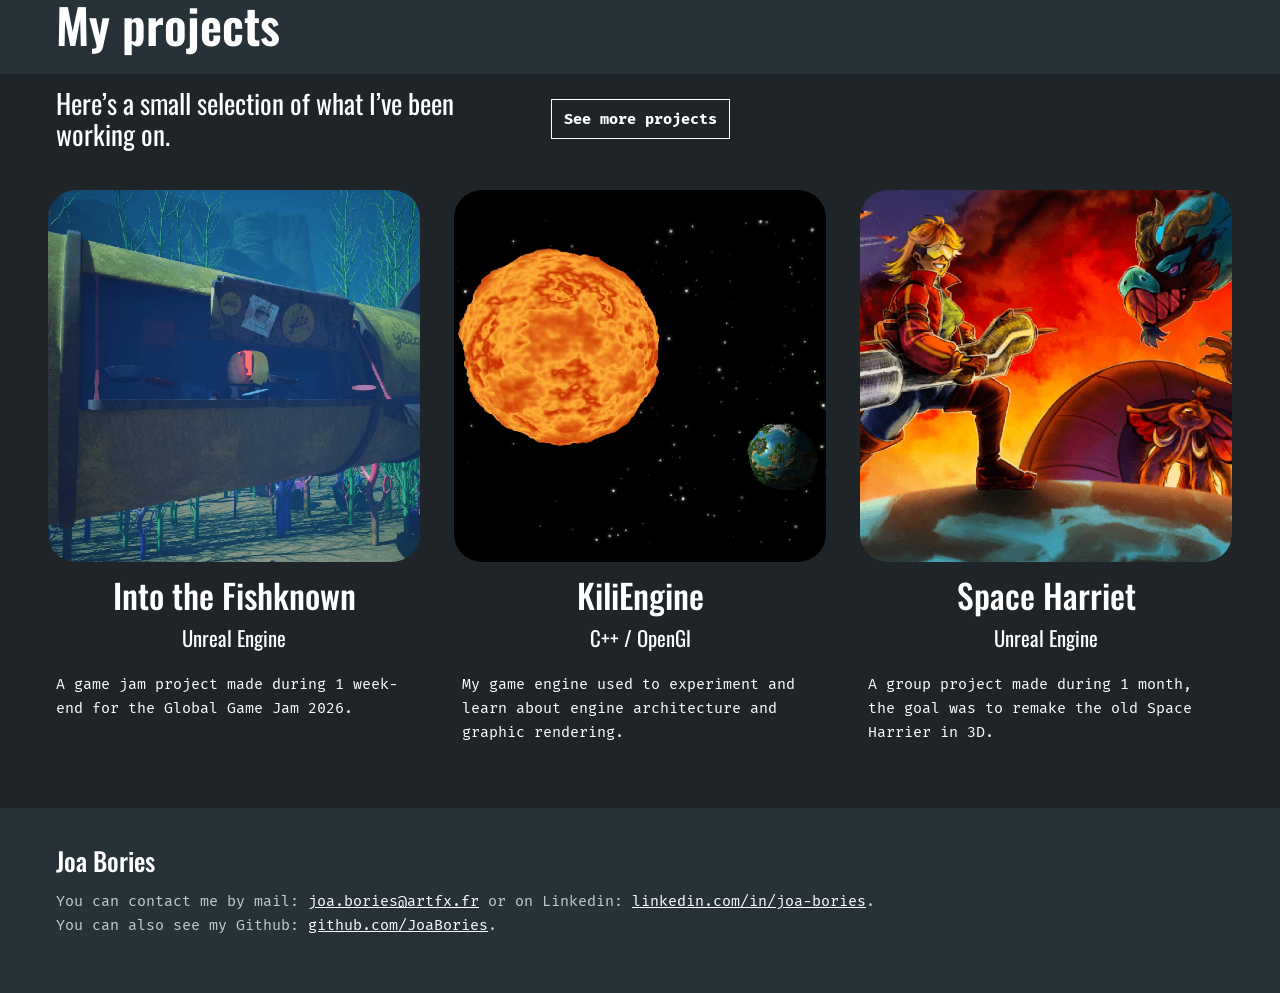
==== commit 17a613a0: "[feat] black logos on button" ====
--- a/index.html
+++ b/index.html
@@ -38,7 +38,7 @@
       <p>Hi, I’m Joa Bories a game programmer currently studying at Artfx Montpellier. I love all aspects of game programming, from gameplay to UI but I'm mostly interested in Engine programming.</p>
       <div>
         <h3>Skills :</h3>
-        <ul>
+        <ul class="chips skills">
           <li>Unreal Engine</li>
           <li>Blueprint</li>
           <li>C++</li>
@@ -47,9 +47,9 @@
       </div>
       <div class="links">
         <h3>Links :</h3>
-        <ul>
-          <li><a href="https://github.com/JoaBories">Github</a></li>
-          <li><a href="https://www.linkedin.com/in/joa-bories/">Linkedin</a></li>
+        <ul class="chips">
+          <li><a class="btn" href="https://github.com/JoaBories"><span class="ico"><img class="w" src="images/logos/GitHub_Invertocat_White.png" alt=""><img class="b" src="images/logos/GitHub_Invertocat_Black.png" alt=""></span>Github</a></li>
+          <li><a class="btn" href="https://www.linkedin.com/in/joa-bories/"><span class="ico"><svg viewBox="0 0 24 24" aria-hidden="true"><rect x="1.5" y="1.5" width="21" height="21" rx="4" fill="none" stroke="currentColor" stroke-width="2"/><text x="12" y="17" text-anchor="middle" font-family="Arial, sans-serif" font-weight="700" font-size="13" fill="currentColor">in</text></svg></span>Linkedin</a></li>
         </ul>
       </div>
     </div>
@@ -57,7 +57,7 @@
 
   <section class="demo">
     <div class="video">
-      <iframe width="560" height="315" src="https://www.youtube.com/embed/v1vnv8RvpYE?si=BWVPyB-RM52KLmMx" title="YouTube video player" frameborder="0" allow="accelerometer; autoplay; clipboard-write; encrypted-media; gyroscope; picture-in-picture; web-share" referrerpolicy="strict-origin-when-cross-origin" allowfullscreen></iframe>
+      <iframe src="https://www.youtube.com/embed/v1vnv8RvpYE" title="Demoreel 2026 | 3rd year of Game Programming at Artfx" allow="accelerometer; autoplay; clipboard-write; encrypted-media; gyroscope; picture-in-picture" allowfullscreen loading="lazy"></iframe>
     </div>
     <div>
       <h2>My latest Demoreel</h2>
--- a/style.css
+++ b/style.css
@@ -52,8 +52,6 @@
 .about ul { list-style: none; margin: 0; padding: 0; }
 .about li::before { content: "\25AA"; font-size: .8em; margin-right: 8px; }
 .about li { margin-bottom: 6px; }
-.about .links a { font-style: italic; text-decoration: none; }
-.about .links a:hover { text-decoration: underline; }
 
 .demo { display: grid; grid-template-columns: 38.5% 1fr; gap: 0 42px; align-items: start; padding: 0 48px 56px; }
 .video { aspect-ratio: 16 / 9; background: #000; overflow: hidden; }
@@ -110,3 +108,17 @@
   .hero h1 { top: 36%; }
 }
 @media (prefers-reduced-motion: reduce) { html { scroll-behavior: auto; } }
+
+/* Icons that switch from white to black on hover */
+.ico { position: relative; display: inline-block; width: 20px; height: 20px; flex: none; }
+.ico img, .ico svg { position: absolute; inset: 0; width: 100%; height: 100%; object-fit: contain; }
+.ico .b { opacity: 0; }
+.btn:hover .ico .w { opacity: 0; }
+.btn:hover .ico .b { opacity: 1; }
+
+/* Skills and links */
+.chips { display: flex; flex-direction: column; align-items: flex-start; gap: 8px; }
+.chips li { margin: 0; }
+.chips li::before { content: none; }
+.chips.skills li { border: 1px solid var(--line); background: var(--panel); border-radius: 999px; padding: 2px 16px; }
+.chips .btn { display: inline-flex; align-items: center; gap: 10px; border-radius: 999px; padding: 5px 16px 5px 12px; }
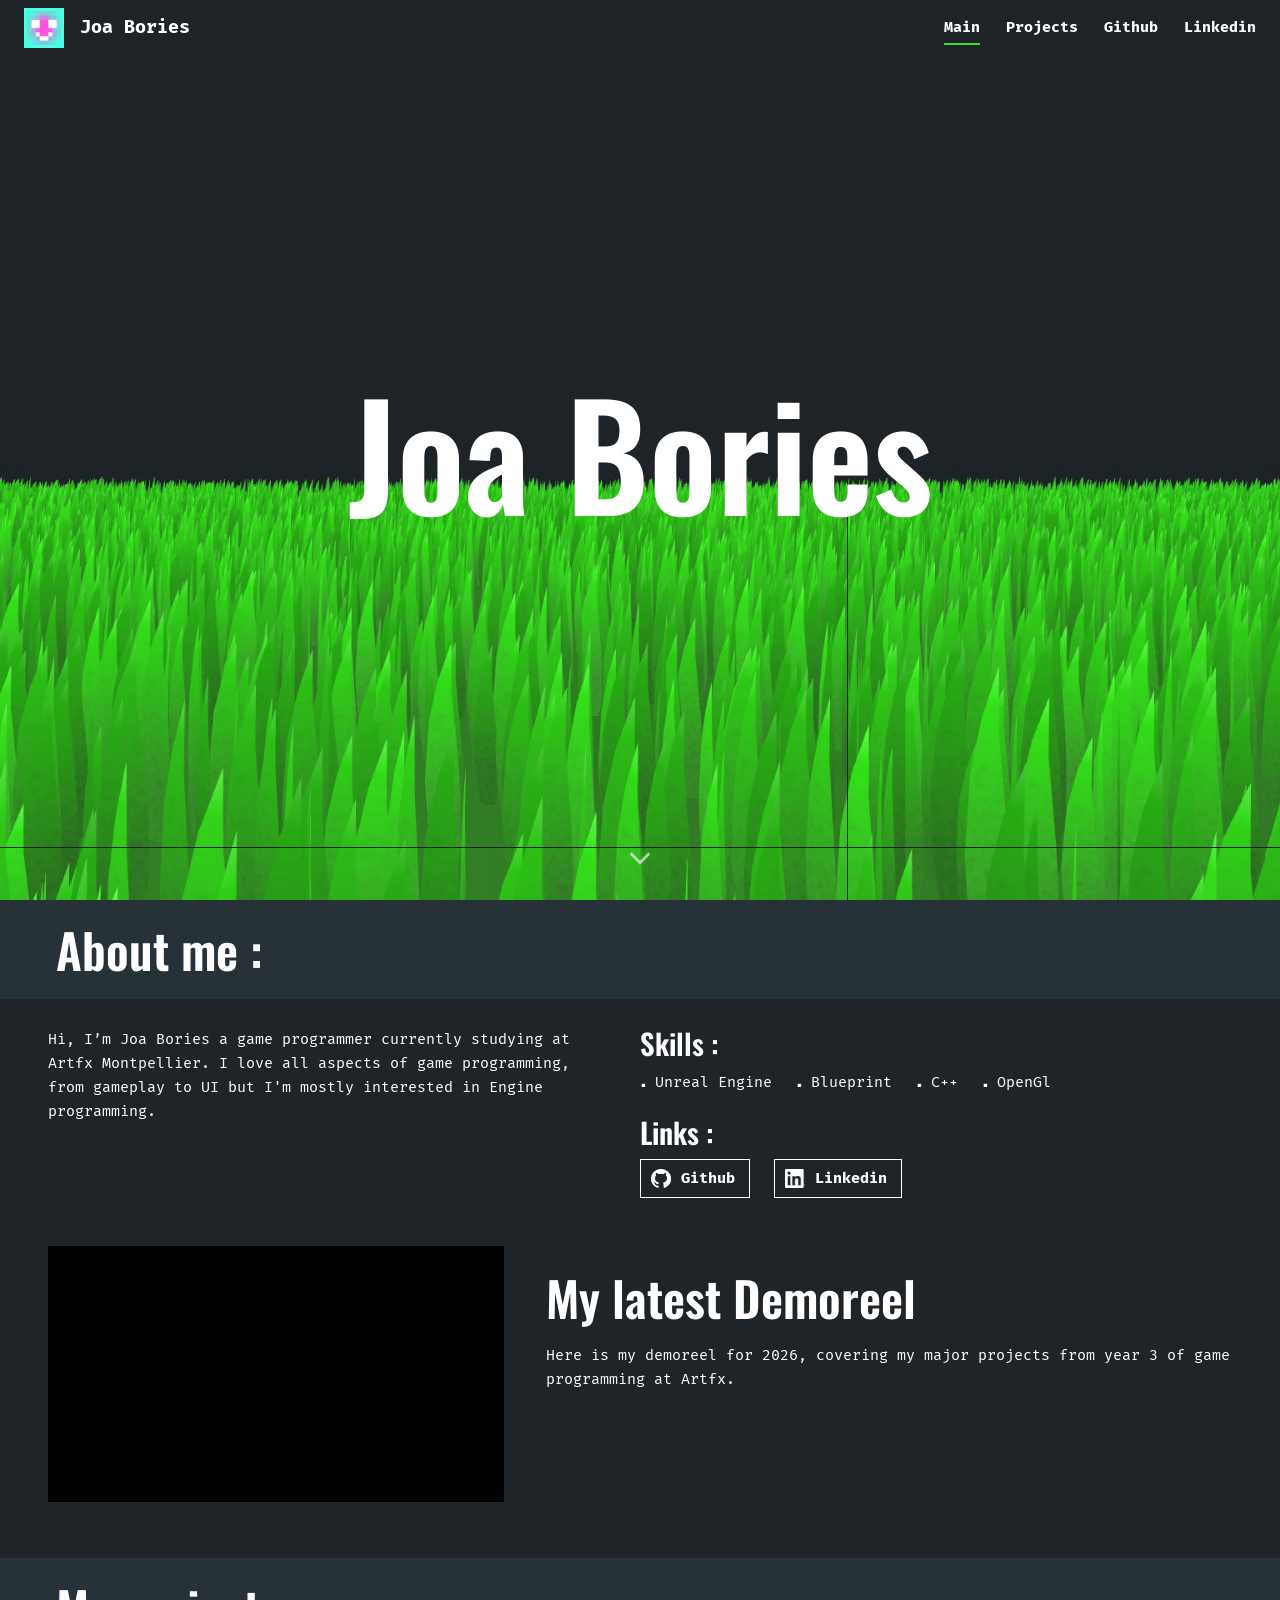
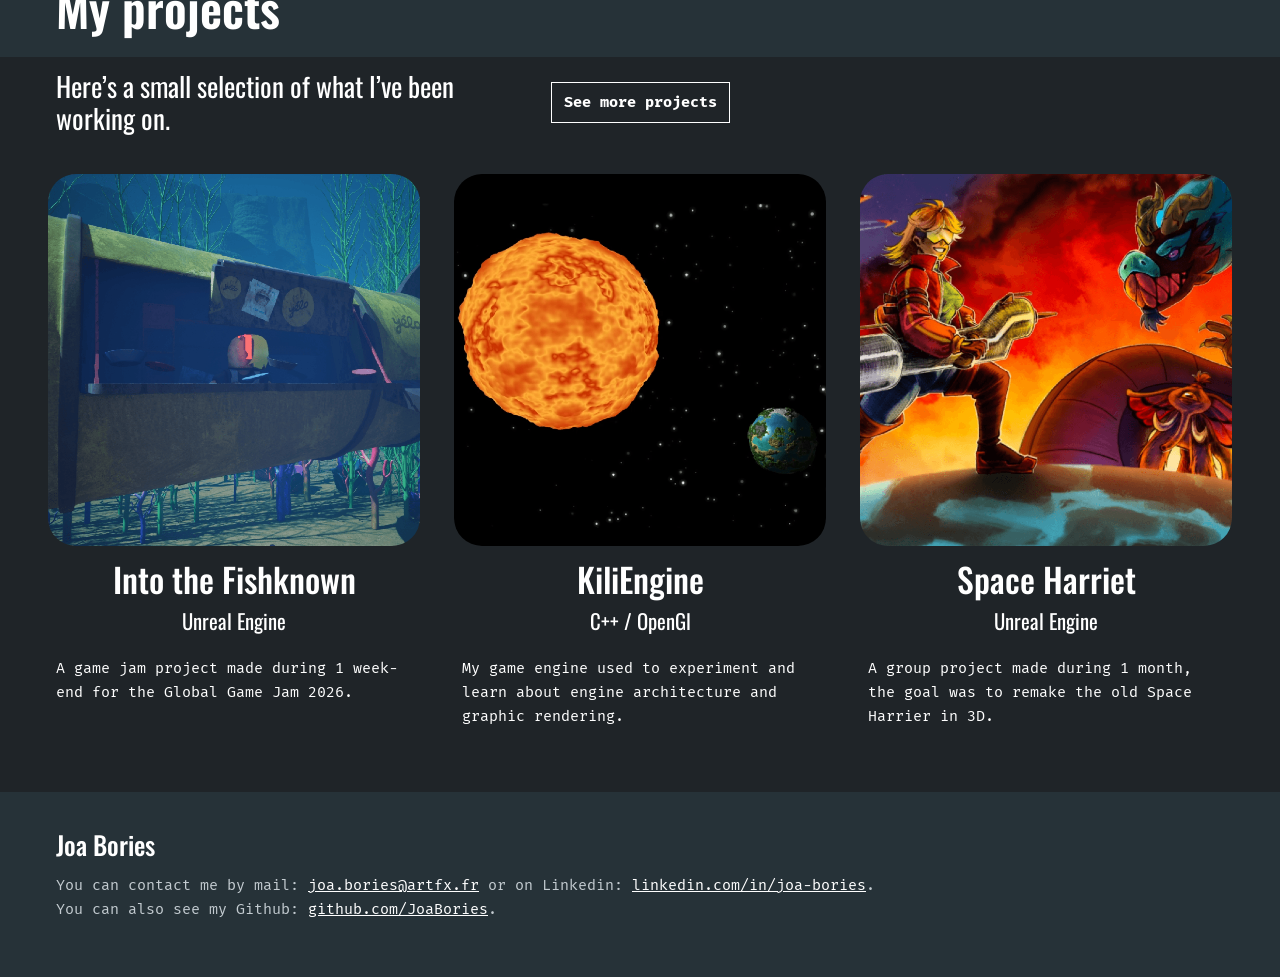
==== commit 0afb086e: "[feat] flattened skills and links" ====
--- a/index.html
+++ b/index.html
@@ -36,9 +36,10 @@
     <div class="band"><h2>About me :</h2></div>
     <div class="about">
       <p>Hi, I’m Joa Bories a game programmer currently studying at Artfx Montpellier. I love all aspects of game programming, from gameplay to UI but I'm mostly interested in Engine programming.</p>
+      <div class="rows">
       <div>
         <h3>Skills :</h3>
-        <ul class="chips skills">
+        <ul class="flat">
           <li>Unreal Engine</li>
           <li>Blueprint</li>
           <li>C++</li>
@@ -47,10 +48,11 @@
       </div>
       <div class="links">
         <h3>Links :</h3>
-        <ul class="chips">
+        <ul class="flat">
           <li><a class="btn" href="https://github.com/JoaBories"><span class="ico"><img class="w" src="images/logos/GitHub_Invertocat_White.png" alt=""><img class="b" src="images/logos/GitHub_Invertocat_Black.png" alt=""></span>Github</a></li>
-          <li><a class="btn" href="https://www.linkedin.com/in/joa-bories/"><span class="ico"><svg viewBox="0 0 24 24" aria-hidden="true"><rect x="1.5" y="1.5" width="21" height="21" rx="4" fill="none" stroke="currentColor" stroke-width="2"/><text x="12" y="17" text-anchor="middle" font-family="Arial, sans-serif" font-weight="700" font-size="13" fill="currentColor">in</text></svg></span>Linkedin</a></li>
+          <li><a class="btn" href="https://www.linkedin.com/in/joa-bories/"><span class="ico"><img class="w" src="images/logos/InBug-White.png" alt=""><img class="b" src="images/logos/InBug-Black.png" alt=""></span>Linkedin</a></li>
         </ul>
+      </div>
       </div>
     </div>
   </section>
--- a/style.css
+++ b/style.css
@@ -46,7 +46,7 @@
 .band h2 { font-size: clamp(2rem, 4.5vw, 3rem); font-weight: 600; }
 .wrap { padding: 0 48px; }
 
-.about { display: grid; grid-template-columns: 50% 17% 1fr; padding: 28px 48px 48px; gap: 0 0; }
+.about { display: grid; grid-template-columns: 50% 1fr; padding: 28px 48px 48px; gap: 0 0; }
 .about p { max-width: 62ch; margin: 0; padding-right: 24px; }
 .about h3 { font-size: 1.8rem; margin: 0 0 10px; font-weight: 600; }
 .about ul { list-style: none; margin: 0; padding: 0; }
@@ -116,9 +116,8 @@
 .btn:hover .ico .w { opacity: 0; }
 .btn:hover .ico .b { opacity: 1; }
 
-/* Skills and links */
-.chips { display: flex; flex-direction: column; align-items: flex-start; gap: 8px; }
-.chips li { margin: 0; }
-.chips li::before { content: none; }
-.chips.skills li { border: 1px solid var(--line); background: var(--panel); border-radius: 999px; padding: 2px 16px; }
-.chips .btn { display: inline-flex; align-items: center; gap: 10px; border-radius: 999px; padding: 5px 16px 5px 12px; }
+/* Skills and links: flat rows */
+.rows > div + div { margin-top: 22px; }
+.flat { display: flex; flex-wrap: wrap; align-items: center; gap: 8px 24px; }
+.flat li { margin: 0; }
+.flat .btn { display: inline-flex; align-items: center; gap: 10px; padding: 6px 14px 6px 10px; }.about .links li::before { content: none; }
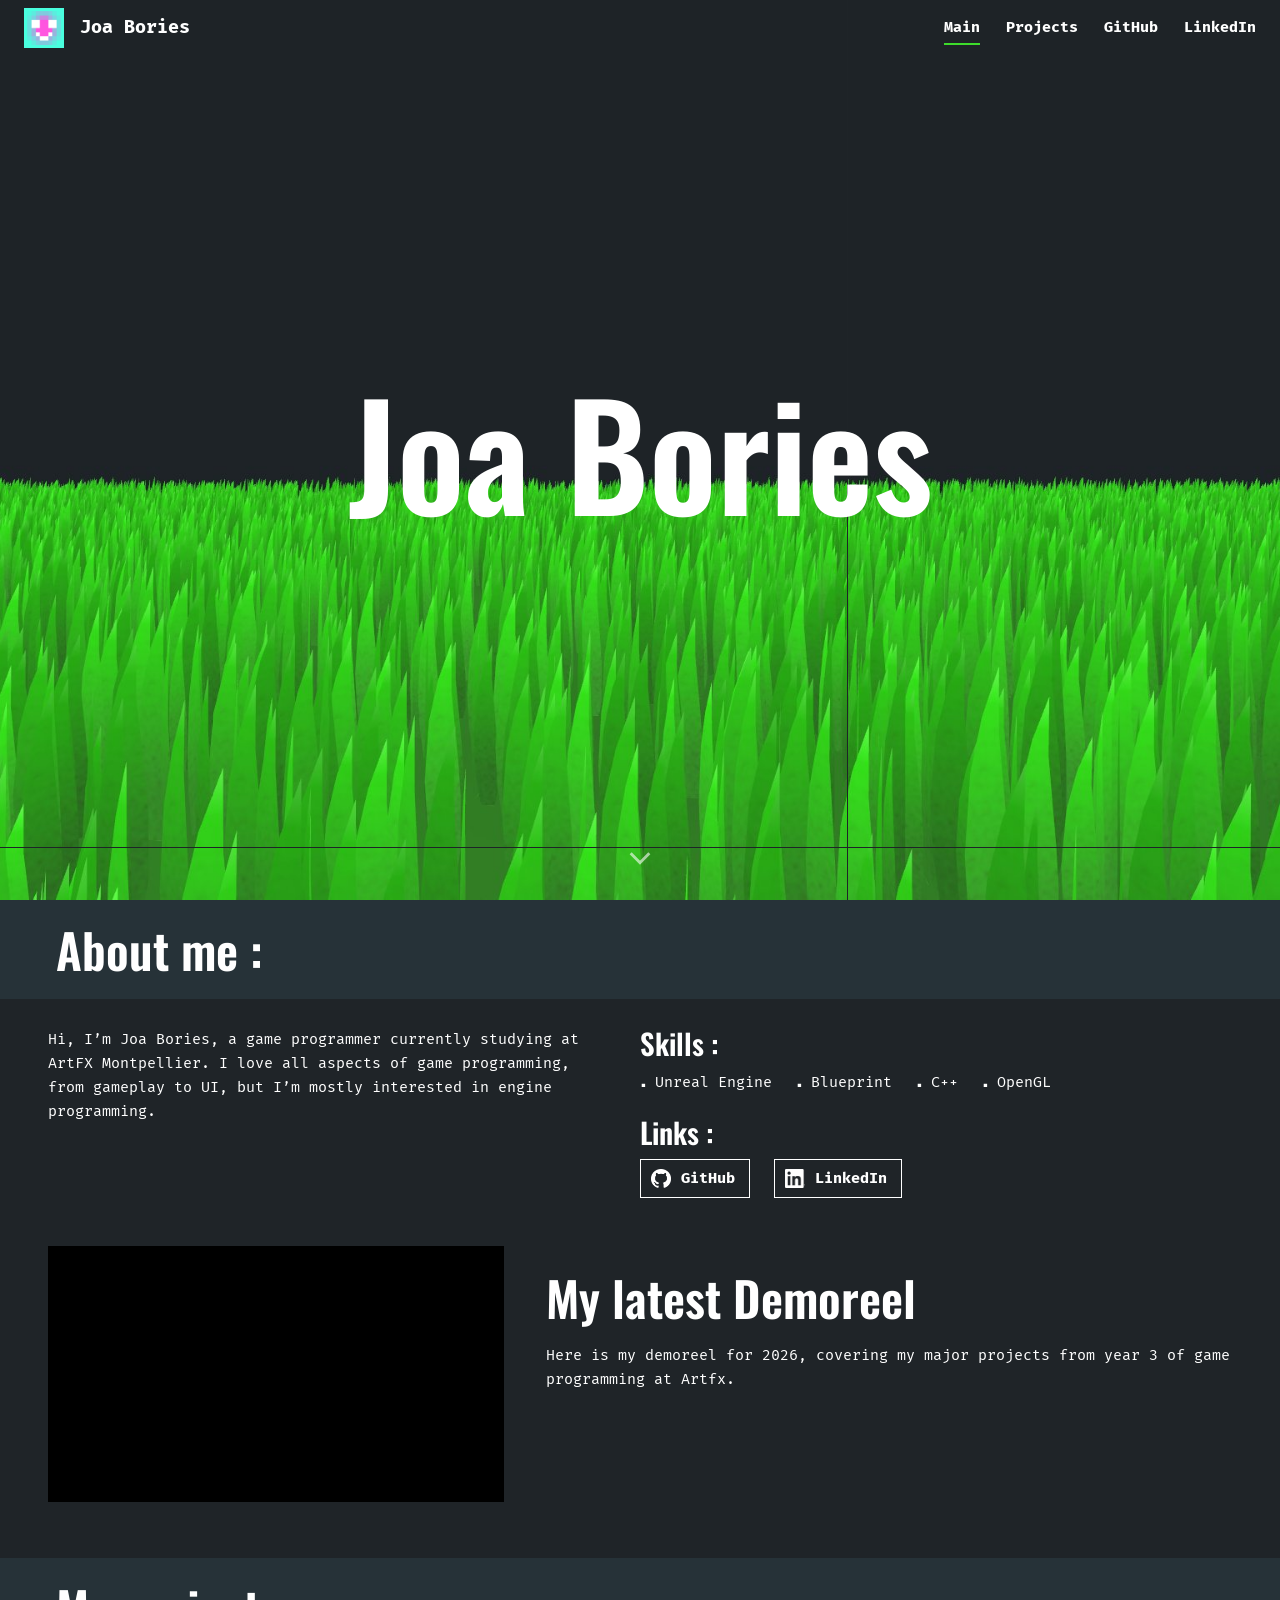
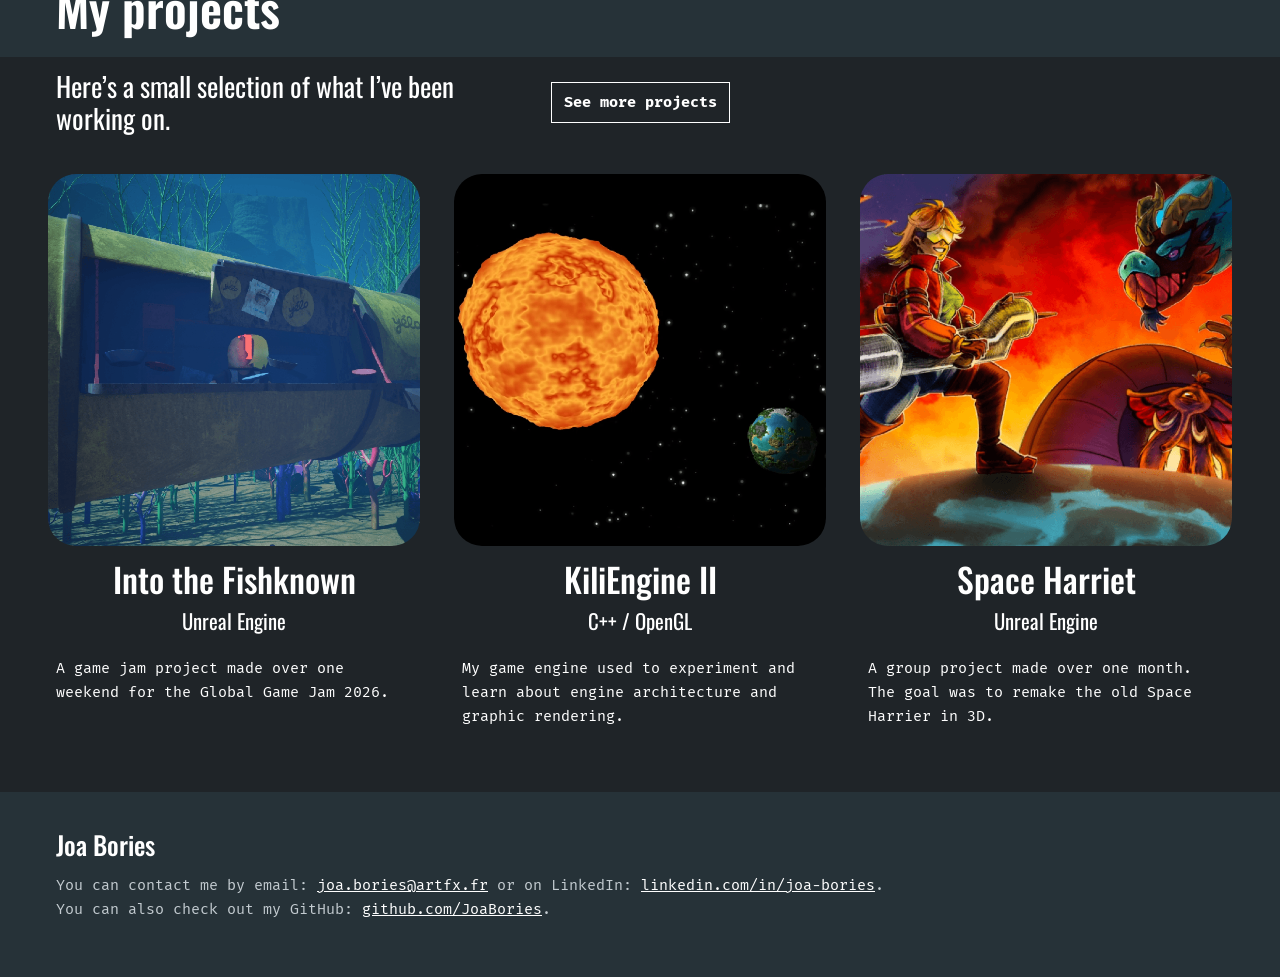
==== commit bc82476a: "[refactor] refactor of css and fix of multiple typos" ====
--- a/index.html
+++ b/index.html
@@ -4,116 +4,124 @@
   <meta charset="utf-8">
   <meta name="viewport" content="width=device-width, initial-scale=1">
   <meta name="color-scheme" content="dark">
-  <title>Joa Bories | Porfolio Game Programmer</title>
-  <meta name="description" content=" Hi, I’m Joa Bories a game programmer currently studying at Artfx Montpellier. 
-                                     I love all aspects of game programming but I'm mostly interested in Engine programming.
-                                     There is my porfolio website. ">
+  <title>Joa Bories | Game Programmer Portfolio</title>
+  <meta name="description" content="Hi, I’m Joa Bories, a game programmer currently studying at ArtFX Montpellier. I love all aspects of game programming, from gameplay to UI, but I’m mostly interested in engine programming. Here is my portfolio website.">
   <link rel="icon" href="images/logo.png">
   <link rel="preconnect" href="https://fonts.googleapis.com">
   <link rel="preconnect" href="https://fonts.gstatic.com" crossorigin>
   <link rel="stylesheet" href="https://fonts.googleapis.com/css2?family=Fira+Mono:wght@400;700&family=Oswald:wght@400;500;600&display=swap">
   <link rel="stylesheet" href="style.css">
+  <script src="script.js" defer></script>
 </head>
-<body class="home">
-  <header id="top">
-    <div class="bar">
+<body class="overlay-header">
+
+  <header>
+    <div class="header-bar">
       <a class="brand" href="index.html"><img src="images/logo.png" alt="">Joa Bories</a>
       <nav aria-label="Main">
         <a href="index.html" aria-current="page">Main</a>
         <a href="projects.html">Projects</a>
-        <a href="https://github.com/JoaBories">Github</a>
-        <a href="https://www.linkedin.com/in/joa-bories/">Linkedin</a>
+        <a href="https://github.com/JoaBories">GitHub</a>
+        <a href="https://www.linkedin.com/in/joa-bories/">LinkedIn</a>
       </nav>
     </div>
   </header>
 
   <div class="hero">
     <h1>Joa Bories</h1>
-    <a class="down" href="#about" aria-label="Scroll down"><svg viewBox="0 0 24 24"><path d="M4 8l8 8 8-8"/></svg></a>
+    <a class="scroll-down" href="#about" aria-label="Scroll down">
+      <svg viewBox="0 0 24 24"><path d="M4 8l8 8 8-8"/></svg>
+    </a>
   </div>
 
-  <section id="about">
-    <div class="band"><h2>About me :</h2></div>
-    <div class="about">
-      <p>Hi, I’m Joa Bories a game programmer currently studying at Artfx Montpellier. I love all aspects of game programming, from gameplay to UI but I'm mostly interested in Engine programming.</p>
-      <div class="rows">
+  <main>
+    <section id="about">
+      <div class="section-band"><h2>About me :</h2></div>
+      <div class="about">
+        <p>Hi, I’m Joa Bories, a game programmer currently studying at ArtFX Montpellier. I love all aspects of game programming, from gameplay to UI, but I’m mostly interested in engine programming.</p>
+        <div class="about-side">
+          <div>
+            <h3>Skills :</h3>
+            <ul class="inline-list">
+              <li>Unreal Engine</li>
+              <li>Blueprint</li>
+              <li>C++</li>
+              <li>OpenGL</li>
+            </ul>
+          </div>
+          <div class="links">
+            <h3>Links :</h3>
+            <ul class="inline-list">
+              <li>
+                <a class="btn" href="https://github.com/JoaBories">
+                  <span class="icon">
+                    <img class="icon-white" src="images/logos/GitHub_Invertocat_White.png" alt="">
+                    <img class="icon-black" src="images/logos/GitHub_Invertocat_Black.png" alt="">
+                  </span>GitHub
+                </a>
+              </li>
+              <li>
+                <a class="btn" href="https://www.linkedin.com/in/joa-bories/">
+                  <span class="icon">
+                    <img class="icon-white" src="images/logos/InBug-White.png" alt="">
+                    <img class="icon-black" src="images/logos/InBug-Black.png" alt="">
+                  </span>LinkedIn
+                </a>
+              </li>
+            </ul>
+          </div>
+        </div>
+      </div>
+    </section>
+
+    <section class="demoreel">
+      <div class="demoreel-video">
+        <iframe src="https://www.youtube.com/embed/v1vnv8RvpYE" title="Demoreel 2026 | 3rd year of Game Programming at Artfx" allow="accelerometer; autoplay; clipboard-write; encrypted-media; gyroscope; picture-in-picture" allowfullscreen loading="lazy"></iframe>
+      </div>
       <div>
-        <h3>Skills :</h3>
-        <ul class="flat">
-          <li>Unreal Engine</li>
-          <li>Blueprint</li>
-          <li>C++</li>
-          <li>OpenGl</li>
-        </ul>
+        <h2>My latest Demoreel</h2>
+        <p>Here is my demoreel for 2026, covering my major projects from year 3 of game programming at Artfx.</p>
       </div>
-      <div class="links">
-        <h3>Links :</h3>
-        <ul class="flat">
-          <li><a class="btn" href="https://github.com/JoaBories"><span class="ico"><img class="w" src="images/logos/GitHub_Invertocat_White.png" alt=""><img class="b" src="images/logos/GitHub_Invertocat_Black.png" alt=""></span>Github</a></li>
-          <li><a class="btn" href="https://www.linkedin.com/in/joa-bories/"><span class="ico"><img class="w" src="images/logos/InBug-White.png" alt=""><img class="b" src="images/logos/InBug-Black.png" alt=""></span>Linkedin</a></li>
-        </ul>
+    </section>
+
+    <section>
+      <div class="section-band"><h2>My projects</h2></div>
+      <div class="projects-intro">
+        <h3>Here’s a small selection of what I’ve been working on.</h3>
+        <a class="btn" href="projects.html">See more projects</a>
       </div>
+      <div class="cards">
+        <article class="card">
+          <a href="https://marin1234.itch.io/into-the-fishknown"><img src="images/Showcase1.png" alt="Into the Fishknown"></a>
+          <h3><a href="https://marin1234.itch.io/into-the-fishknown">Into the Fishknown</a></h3>
+          <p class="card-tech">Unreal Engine</p>
+          <p class="card-desc">A game jam project made over one weekend for the Global Game Jam 2026.</p>
+        </article>
+        <article class="card">
+          <a href="https://github.com/JoaBories/KiliEngine2"><img src="images/Showcase2.png" alt="KiliEngine II"></a>
+          <h3><a href="https://github.com/JoaBories/KiliEngine2">KiliEngine II</a></h3>
+          <p class="card-tech">C++ / OpenGL</p>
+          <p class="card-desc">My game engine used to experiment and learn about engine architecture and graphic rendering.</p>
+        </article>
+        <article class="card">
+          <a href="https://artfx-school.itch.io/space-harriet"><img src="images/Showcase3.png" alt="Space Harriet"></a>
+          <h3><a href="https://artfx-school.itch.io/space-harriet">Space Harriet</a></h3>
+          <p class="card-tech">Unreal Engine</p>
+          <p class="card-desc">A group project made over one month. The goal was to remake the old Space Harrier in 3D.</p>
+        </article>
       </div>
-    </div>
-  </section>
-
-  <section class="demo">
-    <div class="video">
-      <iframe src="https://www.youtube.com/embed/v1vnv8RvpYE" title="Demoreel 2026 | 3rd year of Game Programming at Artfx" allow="accelerometer; autoplay; clipboard-write; encrypted-media; gyroscope; picture-in-picture" allowfullscreen loading="lazy"></iframe>
-    </div>
-    <div>
-      <h2>My latest Demoreel</h2>
-      <p>Here is my demoreel for 2026, covering my major projects from year 3 of game programming at Artfx.</p>
-    </div>
-  </section>
-
-  <section>
-    <div class="band"><h2>My projects</h2></div>
-    <div class="sub">
-      <h3>Here’s a small selection of what I’ve been working on.</h3>
-      <a class="btn" href="projects.html">See more projects</a>
-      <span></span>
-    </div>
-    <div class="cards">
-      <article class="card">
-        <a href="https://marin1234.itch.io/into-the-fishknown"><img src="images/Showcase1.png" alt="Into the Fishknown"></a>
-        <h3>Into the Fishknown</h3>
-        <p class="tech">Unreal Engine</p>
-        <p class="desc">A game jam project made during 1 week-end for the Global Game Jam 2026.</p>
-      </article>
-      <article class="card">
-        <a href="https://github.com/JoaBories/KiliEngine2"><img src="images/Showcase2.png" alt="KiliEngine"></a>
-        <h3><a href="https://github.com/JoaBories/KiliEngine2">KiliEngine</a></h3>
-        <p class="tech">C++ / OpenGl</p>
-        <p class="desc">My game engine used to experiment and learn about engine architecture and graphic rendering.</p>
-      </article>
-      <article class="card">
-        <a href="https://artfx-school.itch.io/space-harriet"><img src="images/Showcase3.png" alt="Space Harriet"></a>
-        <h3><a href="https://artfx-school.itch.io/space-harriet">Space Harriet</a></h3>
-        <p class="tech">Unreal Engine</p>
-        <p class="desc">A group project made during 1 month, the goal was to remake the old Space Harrier in 3D.</p>
-      </article>
-    </div>
-  </section>
+    </section>
+  </main>
 
   <footer>
     <div>
       <p><strong>Joa Bories</strong></p>
-      <p>You can contact me by mail: <a href="mailto:joa.bories@artfx.fr">joa.bories@artfx.fr</a> or on Linkedin: <a href="https://www.linkedin.com/in/joa-bories/">linkedin.com/in/joa-bories</a>.<br>
-      You can also see my Github: <a href="https://github.com/JoaBories">github.com/JoaBories</a>.</p>
+      <p>
+        You can contact me by email: <a href="mailto:joa.bories@artfx.fr">joa.bories@artfx.fr</a> or on LinkedIn: <a href="https://www.linkedin.com/in/joa-bories/">linkedin.com/in/joa-bories</a>.<br>
+        You can also check out my GitHub: <a href="https://github.com/JoaBories">github.com/JoaBories</a>.
+      </p>
     </div>
   </footer>
 
-  <script>
-    var h = document.getElementById("top");
-    var hero = document.querySelector(".hero");
-    function onScroll() {
-      var y = window.scrollY;
-      h.classList.toggle("solid", y > 40);
-      if (y < window.innerHeight) hero.style.setProperty("--p", (y * 0.5) + "px");
-    }
-    window.addEventListener("scroll", onScroll, { passive: true });
-    onScroll();
-  </script>
 </body>
 </html>
--- a/style.css
+++ b/style.css
@@ -2,122 +2,584 @@
   color-scheme: dark;
   --bg: #1f2428;
   --band: #263238;
-  --panel: #2a3238;
+  --header: #1c1c1c;
   --text: #ffffff;
   --muted: #c3cbd0;
   --line: #3b454c;
   --accent: #3ddc2b;
-  --head: "Oswald", "Arial Narrow", Impact, sans-serif;
-  --body: "Cascadia Mono", "Fira Mono", ui-monospace, Consolas, monospace;
-}
-* { box-sizing: border-box; }
-html { scroll-behavior: smooth; }
-body { margin: 0; background: var(--bg); color: var(--text); font: 15px/1.6 var(--body); }
-a { color: var(--text); }
-a:focus-visible, button:focus-visible { outline: 2px solid var(--accent); outline-offset: 3px; }
-img { max-width: 100%; display: block; }
-h1, h2, h3 { font-family: var(--head); font-weight: 500; margin: 0; line-height: 1.15; }
-
-/* Header: sits on top of the hero on the home page */
-header { position: fixed; top: 0; left: 0; right: 0; z-index: 10; background: #1c1c1c; }
-.home header { background: transparent; transition: background .2s; }
-.home header.solid { background: #1c1c1c; }
-.bar { display: flex; align-items: center; justify-content: space-between; flex-wrap: wrap; gap: 6px 24px; padding: 8px 24px; min-height: 56px; }
-.brand { display: flex; align-items: center; gap: 16px; color: var(--text); text-decoration: none; font-weight: 700; font-size: 1.15rem; }
-.brand img { width: 40px; height: 40px; }
-nav { display: flex; flex-wrap: wrap; gap: 4px 26px; }
-nav a { color: var(--text); text-decoration: none; font-weight: 700; padding: 4px 0; border-bottom: 2px solid transparent; }
-nav a:hover, nav a[aria-current="page"] { border-bottom-color: var(--accent); }
-.spacer { height: 56px; }
-
-/* Hero (home) */
-.hero { position: relative; min-height: 100vh; display: grid; align-items: end; background: var(--bg); overflow: hidden; }
-.hero::before { content: ""; position: absolute; inset: 0; background: url("images/Background.jpg") center bottom / cover no-repeat; transform: translateY(var(--p, 0px)); will-change: transform; }
-.hero h1 { z-index: 1; font-size: clamp(4rem, 13vw, 9rem); font-weight: 600; text-align: center; position: absolute; left: 0; right: 0; top: 41%; }
-.hero.small { min-height: 42vh; align-items: center; justify-items: center; padding-top: 56px; }
-.hero.small::before { background-position: center 55%; }
-.hero.small h1 { position: static; font-size: clamp(3rem, 9vw, 6.5rem); }
-.hero a.down { position: relative; z-index: 1; justify-self: center; margin-bottom: 20px; width: 44px; height: 44px; display: grid; place-items: center; opacity: .6; }
-.hero a.down:hover { opacity: 1; }
-.hero svg { width: 28px; height: 28px; stroke: #fff; fill: none; stroke-width: 2.5; }
-
-/* Section bands */
-.band { background: var(--band); padding: 22px 56px; }
-.band h2 { font-size: clamp(2rem, 4.5vw, 3rem); font-weight: 600; }
-.wrap { padding: 0 48px; }
-
-.about { display: grid; grid-template-columns: 50% 1fr; padding: 28px 48px 48px; gap: 0 0; }
-.about p { max-width: 62ch; margin: 0; padding-right: 24px; }
-.about h3 { font-size: 1.8rem; margin: 0 0 10px; font-weight: 600; }
-.about ul { list-style: none; margin: 0; padding: 0; }
-.about li::before { content: "\25AA"; font-size: .8em; margin-right: 8px; }
-.about li { margin-bottom: 6px; }
-
-.demo { display: grid; grid-template-columns: 38.5% 1fr; gap: 0 42px; align-items: start; padding: 0 48px 56px; }
-.video { aspect-ratio: 16 / 9; background: #000; overflow: hidden; }
-.video iframe { width: 100%; height: 100%; border: 0; display: block; }
-.demo h2 { font-size: clamp(2rem, 4.5vw, 3rem); font-weight: 600; margin: 24px 0 18px; }
-.demo p { margin: 0; }
-
-.sub { display: grid; grid-template-columns: 1fr auto 1fr; align-items: center; gap: 16px; padding: 14px 56px 8px; }
-.sub h3 { font-size: 1.7rem; font-weight: 400; }
-.btn { border: 1px solid #fff; padding: 7px 12px; text-decoration: none; font-weight: 700; font-size: .95rem; }
-.btn:hover { background: #fff; color: #1c1c1c; }
-.cards { display: grid; grid-template-columns: repeat(3, 1fr); gap: 34px; padding: 32px 48px 64px; max-width: 1400px; margin: 0 auto; }
-.card img { width: 100%; aspect-ratio: 1; object-fit: cover; border-radius: 28px; }
-.card h3 { text-align: center; font-size: 2.1rem; font-weight: 500; margin: 14px 0 6px; }
-.card h3 a { text-decoration: none; }
-.card h3 a:hover { color: var(--accent); }
-.card .tech { font-family: var(--head); text-align: center; font-size: 1.3rem; margin: 0 0 18px; }
-.card p.desc { margin: 0; padding: 0 8px; }
+  --font-heading: "Oswald", "Arial Narrow", Impact, sans-serif;
+  --font-body: "Cascadia Mono", "Fira Mono", ui-monospace, Consolas, monospace;
+  --header-height: 56px;
+}
+
+/* Base */
+
+* {
+  box-sizing: border-box;
+}
+
+html {
+  scroll-behavior: smooth;
+}
+
+body {
+  margin: 0;
+  background: var(--bg);
+  color: var(--text);
+  font: 15px/1.6 var(--font-body);
+}
+
+a {
+  color: var(--text);
+}
+
+a:focus-visible,
+button:focus-visible {
+  outline: 2px solid var(--accent);
+  outline-offset: 3px;
+}
+
+img {
+  max-width: 100%;
+  display: block;
+}
+
+h1, h2, h3 {
+  font-family: var(--font-heading);
+  font-weight: 500;
+  margin: 0;
+  line-height: 1.15;
+}
+
+/* Anchored sections stop below the fixed header */
+section[id],
+.project[id] {
+  scroll-margin-top: calc(var(--header-height) + 16px);
+}
+
+/* Header */
+
+header {
+  position: fixed;
+  top: 0;
+  left: 0;
+  right: 0;
+  z-index: 10;
+  background: var(--header);
+}
+
+/* On pages with a hero image the header starts transparent (see script.js) */
+.overlay-header header {
+  background: transparent;
+  transition: background 0.2s;
+}
+
+.overlay-header header.is-solid {
+  background: var(--header);
+}
+
+.header-bar {
+  display: flex;
+  align-items: center;
+  justify-content: space-between;
+  flex-wrap: wrap;
+  gap: 6px 24px;
+  padding: 8px 24px;
+  min-height: var(--header-height);
+}
+
+.brand {
+  display: flex;
+  align-items: center;
+  gap: 16px;
+  color: var(--text);
+  text-decoration: none;
+  font-weight: 700;
+  font-size: 1.15rem;
+}
+
+.brand img {
+  width: 40px;
+  height: 40px;
+}
+
+nav {
+  display: flex;
+  flex-wrap: wrap;
+  gap: 4px 26px;
+}
+
+nav a {
+  color: var(--text);
+  text-decoration: none;
+  font-weight: 700;
+  padding: 4px 0;
+  border-bottom: 2px solid transparent;
+}
+
+nav a:hover,
+nav a[aria-current="page"] {
+  border-bottom-color: var(--accent);
+}
+
+/* Hero */
+
+.hero {
+  position: relative;
+  min-height: 100vh;
+  display: grid;
+  align-items: end;
+  background: var(--bg);
+  overflow: hidden;
+}
+
+.hero::before {
+  content: "";
+  position: absolute;
+  inset: 0;
+  background: url("images/Background.jpg") center bottom / cover no-repeat;
+  transform: translateY(var(--parallax, 0px));
+  will-change: transform;
+}
+
+.hero h1 {
+  position: absolute;
+  left: 0;
+  right: 0;
+  top: 41%;
+  z-index: 1;
+  font-size: clamp(4rem, 13vw, 9rem);
+  font-weight: 600;
+  text-align: center;
+}
+
+.hero-small {
+  min-height: 42vh;
+  align-items: center;
+  justify-items: center;
+  padding-top: var(--header-height);
+}
+
+.hero-small::before {
+  background-position: center 55%;
+}
+
+.hero-small h1 {
+  position: static;
+  font-size: clamp(3rem, 9vw, 6.5rem);
+}
+
+.scroll-down {
+  position: relative;
+  z-index: 1;
+  justify-self: center;
+  margin-bottom: 20px;
+  width: 44px;
+  height: 44px;
+  display: grid;
+  place-items: center;
+  opacity: 0.6;
+}
+
+.scroll-down:hover {
+  opacity: 1;
+}
+
+.scroll-down svg {
+  width: 28px;
+  height: 28px;
+  stroke: var(--text);
+  fill: none;
+  stroke-width: 2.5;
+}
+
+/* Buttons */
+
+.btn {
+  border: 1px solid var(--text);
+  padding: 7px 12px;
+  text-decoration: none;
+  font-weight: 700;
+  font-size: 0.95rem;
+}
+
+.btn:hover {
+  background: var(--text);
+  color: var(--header);
+}
+
+/* White icon by default, black one on hover */
+.icon {
+  position: relative;
+  display: inline-block;
+  width: 20px;
+  height: 20px;
+  flex: none;
+}
+
+.icon img {
+  position: absolute;
+  inset: 0;
+  width: 100%;
+  height: 100%;
+  object-fit: contain;
+}
+
+.icon-black,
+.btn:hover .icon-white {
+  opacity: 0;
+}
+
+.btn:hover .icon-black {
+  opacity: 1;
+}
+
+/* Home page: about */
+
+.section-band {
+  background: var(--band);
+  padding: 22px 56px;
+}
+
+.section-band h2 {
+  font-size: clamp(2rem, 4.5vw, 3rem);
+  font-weight: 600;
+}
+
+.about {
+  display: grid;
+  grid-template-columns: 50% 1fr;
+  padding: 28px 48px 48px;
+}
+
+.about p {
+  max-width: 62ch;
+  margin: 0;
+  padding-right: 24px;
+}
+
+.about h3 {
+  font-size: 1.8rem;
+  font-weight: 600;
+  margin: 0 0 10px;
+}
+
+.about ul {
+  list-style: none;
+  margin: 0;
+  padding: 0;
+}
+
+.about li {
+  margin-bottom: 6px;
+}
+
+.about li::before {
+  content: "\25AA";
+  font-size: 0.8em;
+  margin-right: 8px;
+}
+
+.about .links li::before {
+  content: none;
+}
+
+.about-side > div + div {
+  margin-top: 22px;
+}
+
+.inline-list {
+  display: flex;
+  flex-wrap: wrap;
+  align-items: center;
+  gap: 8px 24px;
+}
+
+.inline-list li {
+  margin: 0;
+}
+
+.inline-list .btn {
+  display: inline-flex;
+  align-items: center;
+  gap: 10px;
+  padding: 6px 14px 6px 10px;
+}
+
+/* Home page: demoreel */
+
+.demoreel {
+  display: grid;
+  grid-template-columns: 38.5% 1fr;
+  gap: 0 42px;
+  align-items: start;
+  padding: 0 48px 56px;
+}
+
+.demoreel-video {
+  aspect-ratio: 16 / 9;
+  background: #000;
+  overflow: hidden;
+}
+
+.demoreel-video iframe {
+  width: 100%;
+  height: 100%;
+  border: 0;
+  display: block;
+}
+
+.demoreel h2 {
+  font-size: clamp(2rem, 4.5vw, 3rem);
+  font-weight: 600;
+  margin: 24px 0 18px;
+}
+
+.demoreel p {
+  margin: 0;
+}
+
+/* Home page: project cards */
+
+.projects-intro {
+  display: grid;
+  grid-template-columns: 1fr auto 1fr;
+  align-items: center;
+  gap: 16px;
+  padding: 14px 56px 8px;
+}
+
+.projects-intro h3 {
+  font-size: 1.7rem;
+  font-weight: 400;
+}
+
+.cards {
+  display: grid;
+  grid-template-columns: repeat(3, 1fr);
+  gap: 34px;
+  max-width: 1400px;
+  margin: 0 auto;
+  padding: 32px 48px 64px;
+}
+
+.card img {
+  width: 100%;
+  aspect-ratio: 1;
+  object-fit: cover;
+  border-radius: 28px;
+}
+
+.card h3 {
+  text-align: center;
+  font-size: 2.1rem;
+  font-weight: 500;
+  margin: 14px 0 6px;
+}
+
+.card h3 a {
+  text-decoration: none;
+}
+
+.card h3 a:hover {
+  color: var(--accent);
+}
+
+.card-tech {
+  font-family: var(--font-heading);
+  text-align: center;
+  font-size: 1.3rem;
+  margin: 0 0 18px;
+}
+
+.card-desc {
+  margin: 0;
+  padding: 0 8px;
+}
 
 /* Projects page */
-.title-band { background: var(--band); padding: 22px 56px; margin-top: 56px; }
-.title-band h1 { font-size: clamp(2.4rem, 6vw, 3.6rem); font-weight: 600; }
-.projects { padding: 40px 48px 24px; max-width: 1300px; margin: 0 auto; }
-.project { display: grid; grid-template-columns: 1fr 1fr; gap: 40px; align-items: start; padding: 40px 0; border-top: 1px solid var(--line); }
-.project:first-child { border-top: 0; padding-top: 0; }
-.project h2 { font-size: 2.6rem; font-weight: 600; margin-bottom: 14px; }
-.btns { display: flex; flex-wrap: wrap; gap: 10px; margin: 0 0 18px; }
-.btns .btn { display: inline-flex; align-items: center; gap: 8px; }
-.btns img { width: 20px; height: 20px; object-fit: contain; }
-dl { display: grid; grid-template-columns: max-content 1fr; gap: 4px 16px; margin: 0 0 18px; }
-dt { color: var(--muted); }
-dd { margin: 0; }
-.project p { margin: 0 0 14px; }
-.gallery .main { width: 100%; aspect-ratio: 16 / 9; object-fit: cover; border-radius: 20px; background: #000; }
-.square .main { aspect-ratio: 1; }
-.thumbs { display: flex; flex-wrap: wrap; gap: 8px; margin-top: 10px; }
-.thumbs button { padding: 0; border: 2px solid transparent; border-radius: 8px; background: none; cursor: pointer; overflow: hidden; width: 76px; height: 50px; opacity: .6; }
-.square .thumbs button { height: 76px; }
-.thumbs button[aria-current="true"] { border-color: var(--accent); opacity: 1; }
-.thumbs img { width: 100%; height: 100%; object-fit: cover; }
-
-footer { background: var(--band); }
-footer div { padding: 32px 56px 48px; color: var(--muted); }
-footer strong { color: var(--text); font-family: var(--head); font-size: 1.6rem; font-weight: 500; }
-footer p { margin: 0 0 8px; }
+
+.projects {
+  max-width: 1300px;
+  margin: 0 auto;
+  padding: 40px 48px 24px;
+}
+
+.project {
+  display: grid;
+  grid-template-columns: 1fr 1fr;
+  gap: 40px;
+  align-items: start;
+  padding: 40px 0;
+  border-top: 1px solid var(--line);
+}
+
+.project:first-child {
+  border-top: 0;
+  padding-top: 0;
+}
+
+.project h2 {
+  font-size: 2.6rem;
+  font-weight: 600;
+  margin-bottom: 14px;
+}
+
+.project p {
+  margin: 0 0 14px;
+}
+
+.button-row {
+  display: flex;
+  flex-wrap: wrap;
+  gap: 10px;
+  margin: 0 0 18px;
+}
+
+.button-row .btn {
+  display: inline-flex;
+  align-items: center;
+  gap: 8px;
+}
+
+.project-info {
+  display: grid;
+  grid-template-columns: max-content 1fr;
+  gap: 4px 16px;
+  margin: 0 0 18px;
+}
+
+.project-info dt {
+  color: var(--muted);
+}
+
+.project-info dd {
+  margin: 0;
+}
+
+/* Screenshot gallery */
+
+.gallery-main {
+  width: 100%;
+  aspect-ratio: 16 / 9;
+  object-fit: cover;
+  border-radius: 20px;
+  background: #000;
+}
+
+.gallery-square .gallery-main {
+  aspect-ratio: 1;
+}
+
+.gallery-thumbs {
+  display: flex;
+  flex-wrap: wrap;
+  gap: 8px;
+  margin-top: 10px;
+}
+
+.gallery-thumbs button {
+  width: 76px;
+  height: 50px;
+  padding: 0;
+  border: 2px solid transparent;
+  border-radius: 8px;
+  background: none;
+  cursor: pointer;
+  overflow: hidden;
+  opacity: 0.6;
+}
+
+.gallery-square .gallery-thumbs button {
+  height: 76px;
+}
+
+.gallery-thumbs button[aria-current="true"] {
+  border-color: var(--accent);
+  opacity: 1;
+}
+
+.gallery-thumbs img {
+  width: 100%;
+  height: 100%;
+  object-fit: cover;
+}
+
+/* Footer */
+
+footer {
+  background: var(--band);
+}
+
+footer div {
+  padding: 32px 56px 48px;
+  color: var(--muted);
+}
+
+footer strong {
+  color: var(--text);
+  font-family: var(--font-heading);
+  font-size: 1.6rem;
+  font-weight: 500;
+}
+
+footer p {
+  margin: 0 0 8px;
+}
+
+/* Small screens */
 
 @media (max-width: 900px) {
-  .about, .demo, .project { grid-template-columns: 1fr; }
-  .about > * { margin-bottom: 24px; }
-  .cards { grid-template-columns: 1fr; max-width: 460px; }
-  .sub { grid-template-columns: 1fr; justify-items: start; padding: 14px 24px; }
-  .band, .title-band, footer div { padding-left: 24px; padding-right: 24px; }
-  .about, .demo, .projects, .cards { padding-left: 24px; padding-right: 24px; }
-  .hero h1 { top: 36%; }
-}
-@media (prefers-reduced-motion: reduce) { html { scroll-behavior: auto; } }
-
-/* Icons that switch from white to black on hover */
-.ico { position: relative; display: inline-block; width: 20px; height: 20px; flex: none; }
-.ico img, .ico svg { position: absolute; inset: 0; width: 100%; height: 100%; object-fit: contain; }
-.ico .b { opacity: 0; }
-.btn:hover .ico .w { opacity: 0; }
-.btn:hover .ico .b { opacity: 1; }
-
-/* Skills and links: flat rows */
-.rows > div + div { margin-top: 22px; }
-.flat { display: flex; flex-wrap: wrap; align-items: center; gap: 8px 24px; }
-.flat li { margin: 0; }
-.flat .btn { display: inline-flex; align-items: center; gap: 10px; padding: 6px 14px 6px 10px; }.about .links li::before { content: none; }
+  .about,
+  .demoreel,
+  .project {
+    grid-template-columns: 1fr;
+  }
+
+  .about > * {
+    margin-bottom: 24px;
+  }
+
+  .about,
+  .demoreel,
+  .projects,
+  .cards {
+    padding-left: 24px;
+    padding-right: 24px;
+  }
+
+  .section-band,
+  footer div {
+    padding-left: 24px;
+    padding-right: 24px;
+  }
+
+  .projects-intro {
+    grid-template-columns: 1fr;
+    justify-items: start;
+    padding: 14px 24px 30px;
+  }
+
+  .cards {
+    grid-template-columns: 1fr;
+    max-width: 460px;
+  }
+
+  .hero h1 {
+    top: 36%;
+  }
+}
+
+/* The header wraps onto two lines on phones, so anchors need more room */
+@media (max-width: 600px) {
+  section[id],
+  .project[id] {
+    scroll-margin-top: 104px;
+  }
+}
+
+@media (prefers-reduced-motion: reduce) {
+  html {
+    scroll-behavior: auto;
+  }
+}
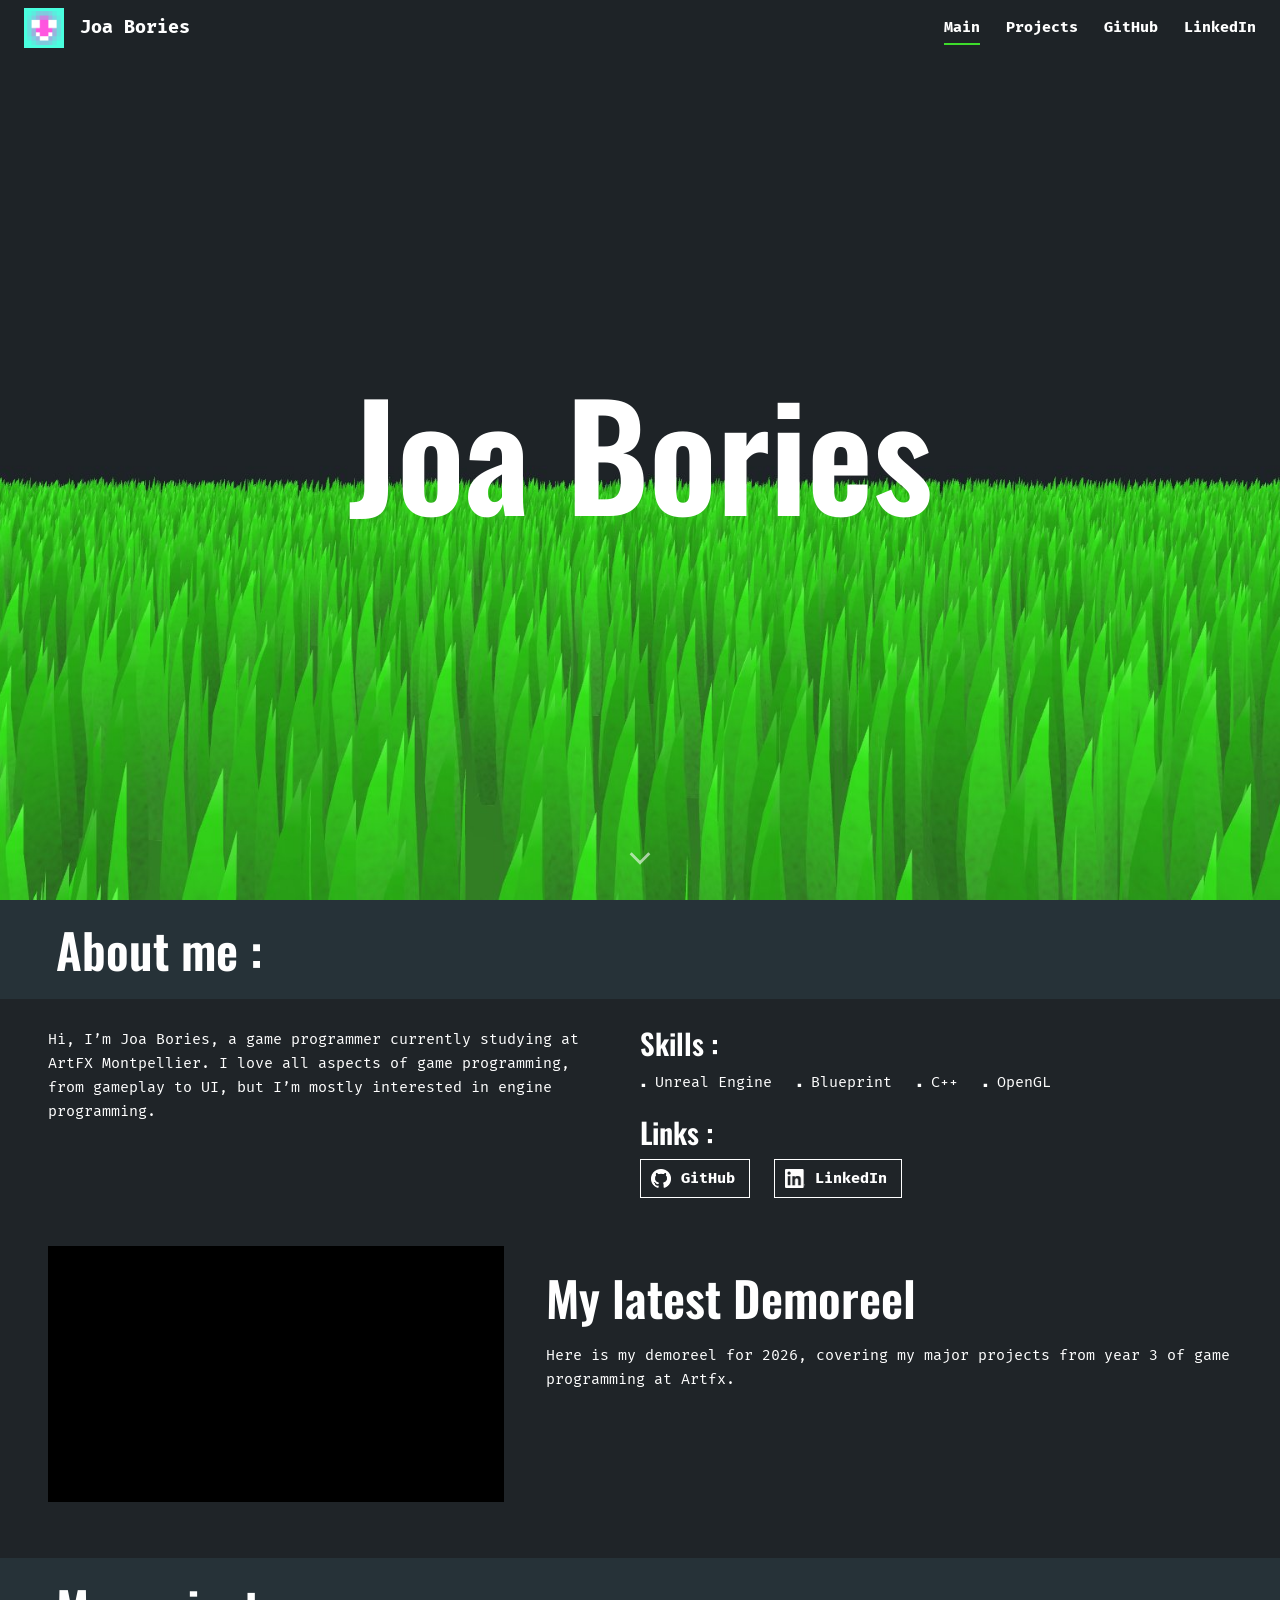
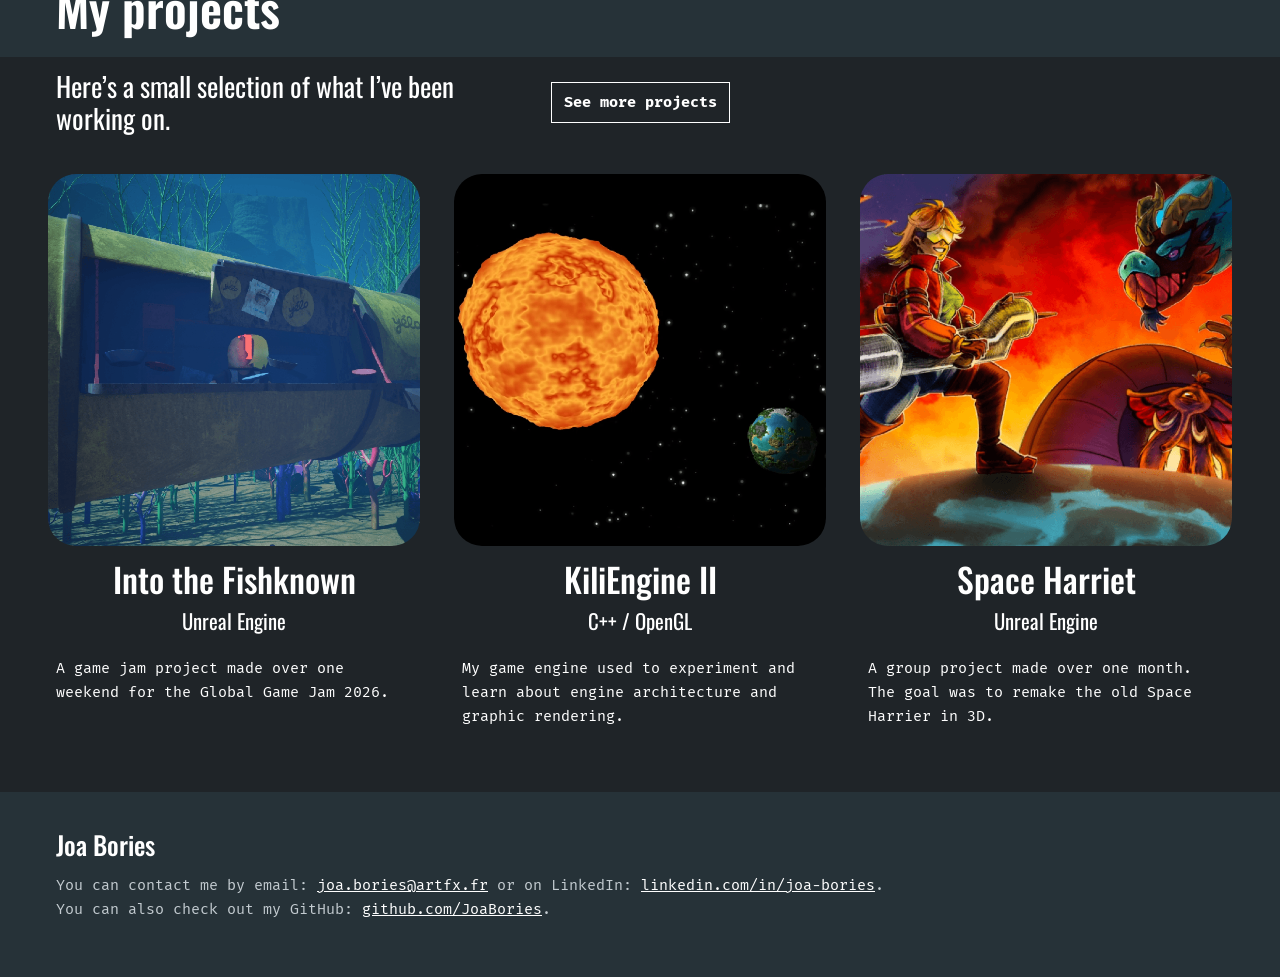
==== commit b1f72a90: "[feat] video background" ====
--- a/index.html
+++ b/index.html
@@ -28,6 +28,9 @@
   </header>
 
   <div class="hero">
+    <video class="hero-video" autoplay muted loop playsinline poster="images/Background.jpg" aria-hidden="true">
+      <source src="videos/background.mp4" type="video/mp4">
+    </video>
     <h1>Joa Bories</h1>
     <a class="scroll-down" href="#about" aria-label="Scroll down">
       <svg viewBox="0 0 24 24"><path d="M4 8l8 8 8-8"/></svg>
--- a/style.css
+++ b/style.css
@@ -7,6 +7,7 @@
   --muted: #c3cbd0;
   --line: #3b454c;
   --accent: #3ddc2b;
+  --highlight: #3ddc2b54;
   --font-heading: "Oswald", "Arial Narrow", Impact, sans-serif;
   --font-body: "Cascadia Mono", "Fira Mono", ui-monospace, Consolas, monospace;
   --header-height: 56px;
@@ -27,6 +28,10 @@
   background: var(--bg);
   color: var(--text);
   font: 15px/1.6 var(--font-body);
+}
+
+::selection {
+  background-color: var(--highlight);
 }
 
 a {
@@ -133,13 +138,19 @@
   overflow: hidden;
 }
 
-.hero::before {
-  content: "";
+.hero-video {
   position: absolute;
   inset: 0;
-  background: url("images/Background.jpg") center bottom / cover no-repeat;
+  width: 100%;
+  height: 100%;
+  object-fit: cover;
+  object-position: center bottom;
   transform: translateY(var(--parallax, 0px));
   will-change: transform;
+}
+
+.hero-small .hero-video {
+  object-position: center 55%;
 }
 
 .hero h1 {
@@ -158,10 +169,6 @@
   align-items: center;
   justify-items: center;
   padding-top: var(--header-height);
-}
-
-.hero-small::before {
-  background-position: center 55%;
 }
 
 .hero-small h1 {
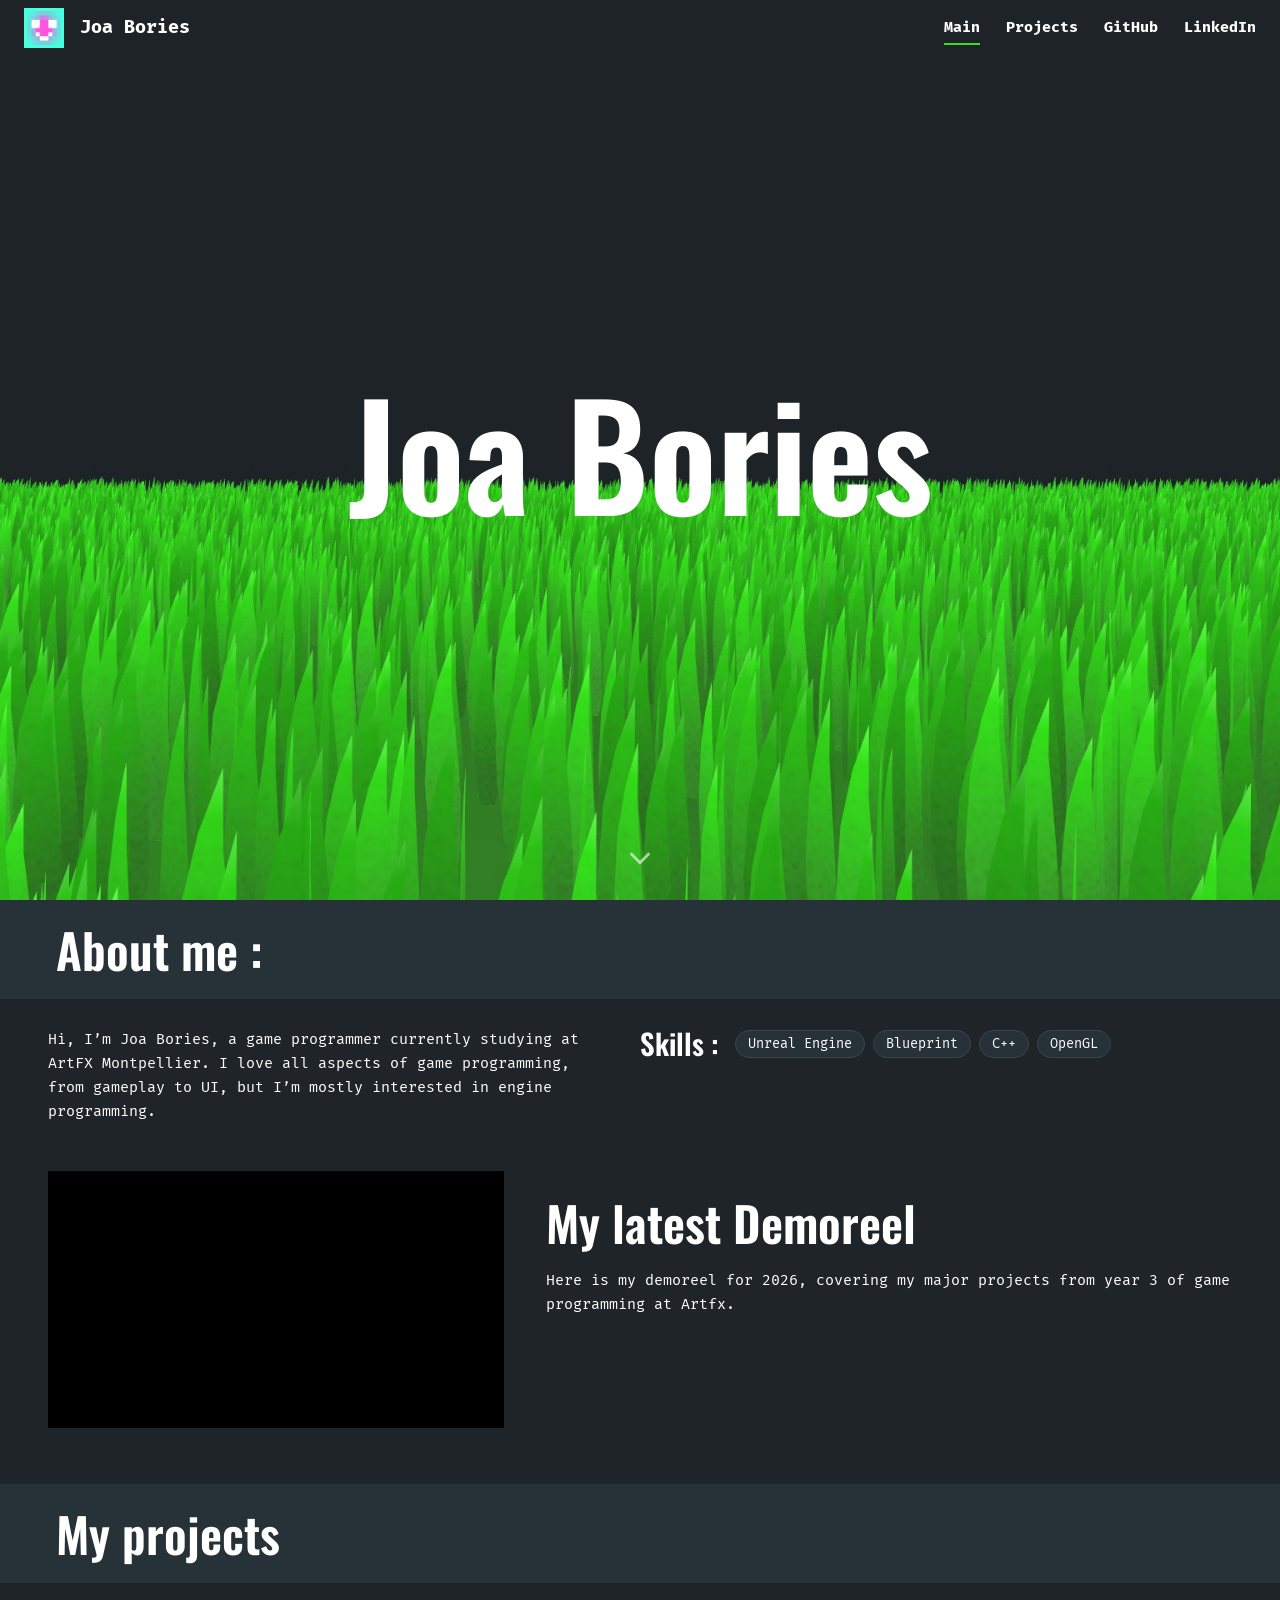
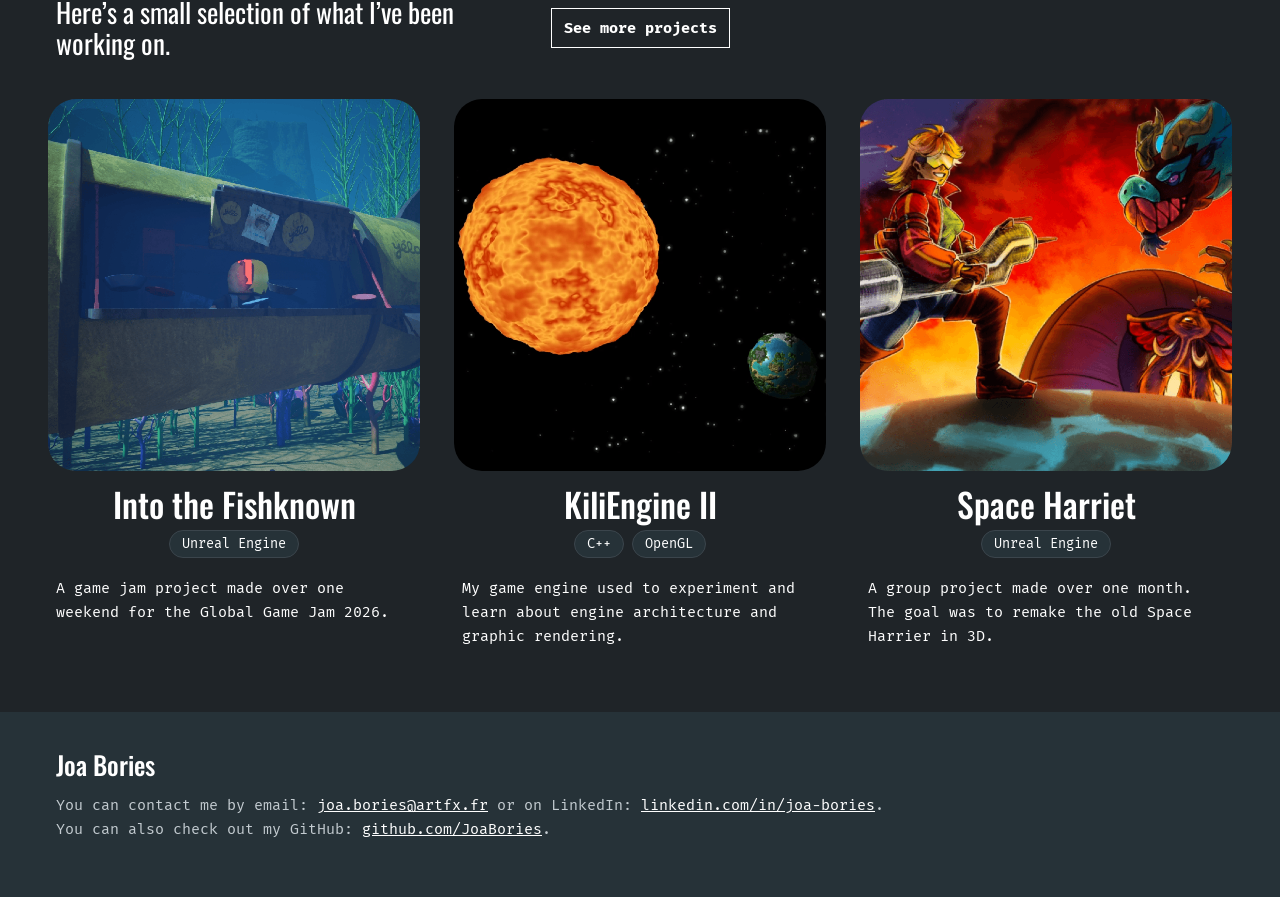
==== commit 6f28c42c: "[feat] inlie chips for skills" ====
--- a/index.html
+++ b/index.html
@@ -45,32 +45,11 @@
         <div class="about-side">
           <div>
             <h3>Skills :</h3>
-            <ul class="inline-list">
+            <ul class="chips">
               <li>Unreal Engine</li>
               <li>Blueprint</li>
               <li>C++</li>
               <li>OpenGL</li>
-            </ul>
-          </div>
-          <div class="links">
-            <h3>Links :</h3>
-            <ul class="inline-list">
-              <li>
-                <a class="btn" href="https://github.com/JoaBories">
-                  <span class="icon">
-                    <img class="icon-white" src="images/logos/GitHub_Invertocat_White.png" alt="">
-                    <img class="icon-black" src="images/logos/GitHub_Invertocat_Black.png" alt="">
-                  </span>GitHub
-                </a>
-              </li>
-              <li>
-                <a class="btn" href="https://www.linkedin.com/in/joa-bories/">
-                  <span class="icon">
-                    <img class="icon-white" src="images/logos/InBug-White.png" alt="">
-                    <img class="icon-black" src="images/logos/InBug-Black.png" alt="">
-                  </span>LinkedIn
-                </a>
-              </li>
             </ul>
           </div>
         </div>
@@ -97,19 +76,19 @@
         <article class="card">
           <a href="https://marin1234.itch.io/into-the-fishknown"><img src="images/Showcase1.png" alt="Into the Fishknown"></a>
           <h3><a href="https://marin1234.itch.io/into-the-fishknown">Into the Fishknown</a></h3>
-          <p class="card-tech">Unreal Engine</p>
+          <ul class="chips"><li>Unreal Engine</li></ul>
           <p class="card-desc">A game jam project made over one weekend for the Global Game Jam 2026.</p>
         </article>
         <article class="card">
           <a href="https://github.com/JoaBories/KiliEngine2"><img src="images/Showcase2.png" alt="KiliEngine II"></a>
           <h3><a href="https://github.com/JoaBories/KiliEngine2">KiliEngine II</a></h3>
-          <p class="card-tech">C++ / OpenGL</p>
+          <ul class="chips"><li>C++</li><li>OpenGL</li></ul>
           <p class="card-desc">My game engine used to experiment and learn about engine architecture and graphic rendering.</p>
         </article>
         <article class="card">
           <a href="https://artfx-school.itch.io/space-harriet"><img src="images/Showcase3.png" alt="Space Harriet"></a>
           <h3><a href="https://artfx-school.itch.io/space-harriet">Space Harriet</a></h3>
-          <p class="card-tech">Unreal Engine</p>
+          <ul class="chips"><li>Unreal Engine</li></ul>
           <p class="card-desc">A group project made over one month. The goal was to remake the old Space Harrier in 3D.</p>
         </article>
       </div>
--- a/style.css
+++ b/style.css
@@ -7,7 +7,6 @@
   --muted: #c3cbd0;
   --line: #3b454c;
   --accent: #3ddc2b;
-  --highlight: #3ddc2b54;
   --font-heading: "Oswald", "Arial Narrow", Impact, sans-serif;
   --font-body: "Cascadia Mono", "Fira Mono", ui-monospace, Consolas, monospace;
   --header-height: 56px;
@@ -28,10 +27,6 @@
   background: var(--bg);
   color: var(--text);
   font: 15px/1.6 var(--font-body);
-}
-
-::selection {
-  background-color: var(--highlight);
 }
 
 a {
@@ -241,6 +236,27 @@
   opacity: 1;
 }
 
+/* Chips (skills and technologies) */
+
+.chips {
+  display: flex;
+  flex-wrap: wrap;
+  gap: 8px;
+  list-style: none;
+  margin: 0;
+  padding: 0;
+}
+
+.chips li {
+  padding: 3px 12px;
+  border: 1px solid var(--line);
+  border-radius: 999px;
+  background: var(--band);
+  font-size: 0.85rem;
+  line-height: 1.5;
+  white-space: nowrap;
+}
+
 /* Home page: about */
 
 .section-band {
@@ -268,7 +284,7 @@
 .about h3 {
   font-size: 1.8rem;
   font-weight: 600;
-  margin: 0 0 10px;
+  margin: 0;
 }
 
 .about ul {
@@ -277,18 +293,10 @@
   padding: 0;
 }
 
-.about li {
-  margin-bottom: 6px;
-}
-
-.about li::before {
-  content: "\25AA";
-  font-size: 0.8em;
-  margin-right: 8px;
-}
-
-.about .links li::before {
-  content: none;
+.about-side > div {
+  display: flex;
+  align-items: center;
+  gap: 16px;
 }
 
 .about-side > div + div {
@@ -300,10 +308,6 @@
   flex-wrap: wrap;
   align-items: center;
   gap: 8px 24px;
-}
-
-.inline-list li {
-  margin: 0;
 }
 
 .inline-list .btn {
@@ -392,11 +396,9 @@
   color: var(--accent);
 }
 
-.card-tech {
-  font-family: var(--font-heading);
-  text-align: center;
-  font-size: 1.3rem;
-  margin: 0 0 18px;
+.card .chips {
+  justify-content: center;
+  margin: 4px 0 18px;
 }
 
 .card-desc {
@@ -452,6 +454,7 @@
 .project-info {
   display: grid;
   grid-template-columns: max-content 1fr;
+  align-items: baseline;
   gap: 4px 16px;
   margin: 0 0 18px;
 }
@@ -589,4 +592,4 @@
   html {
     scroll-behavior: auto;
   }
-}
+}
